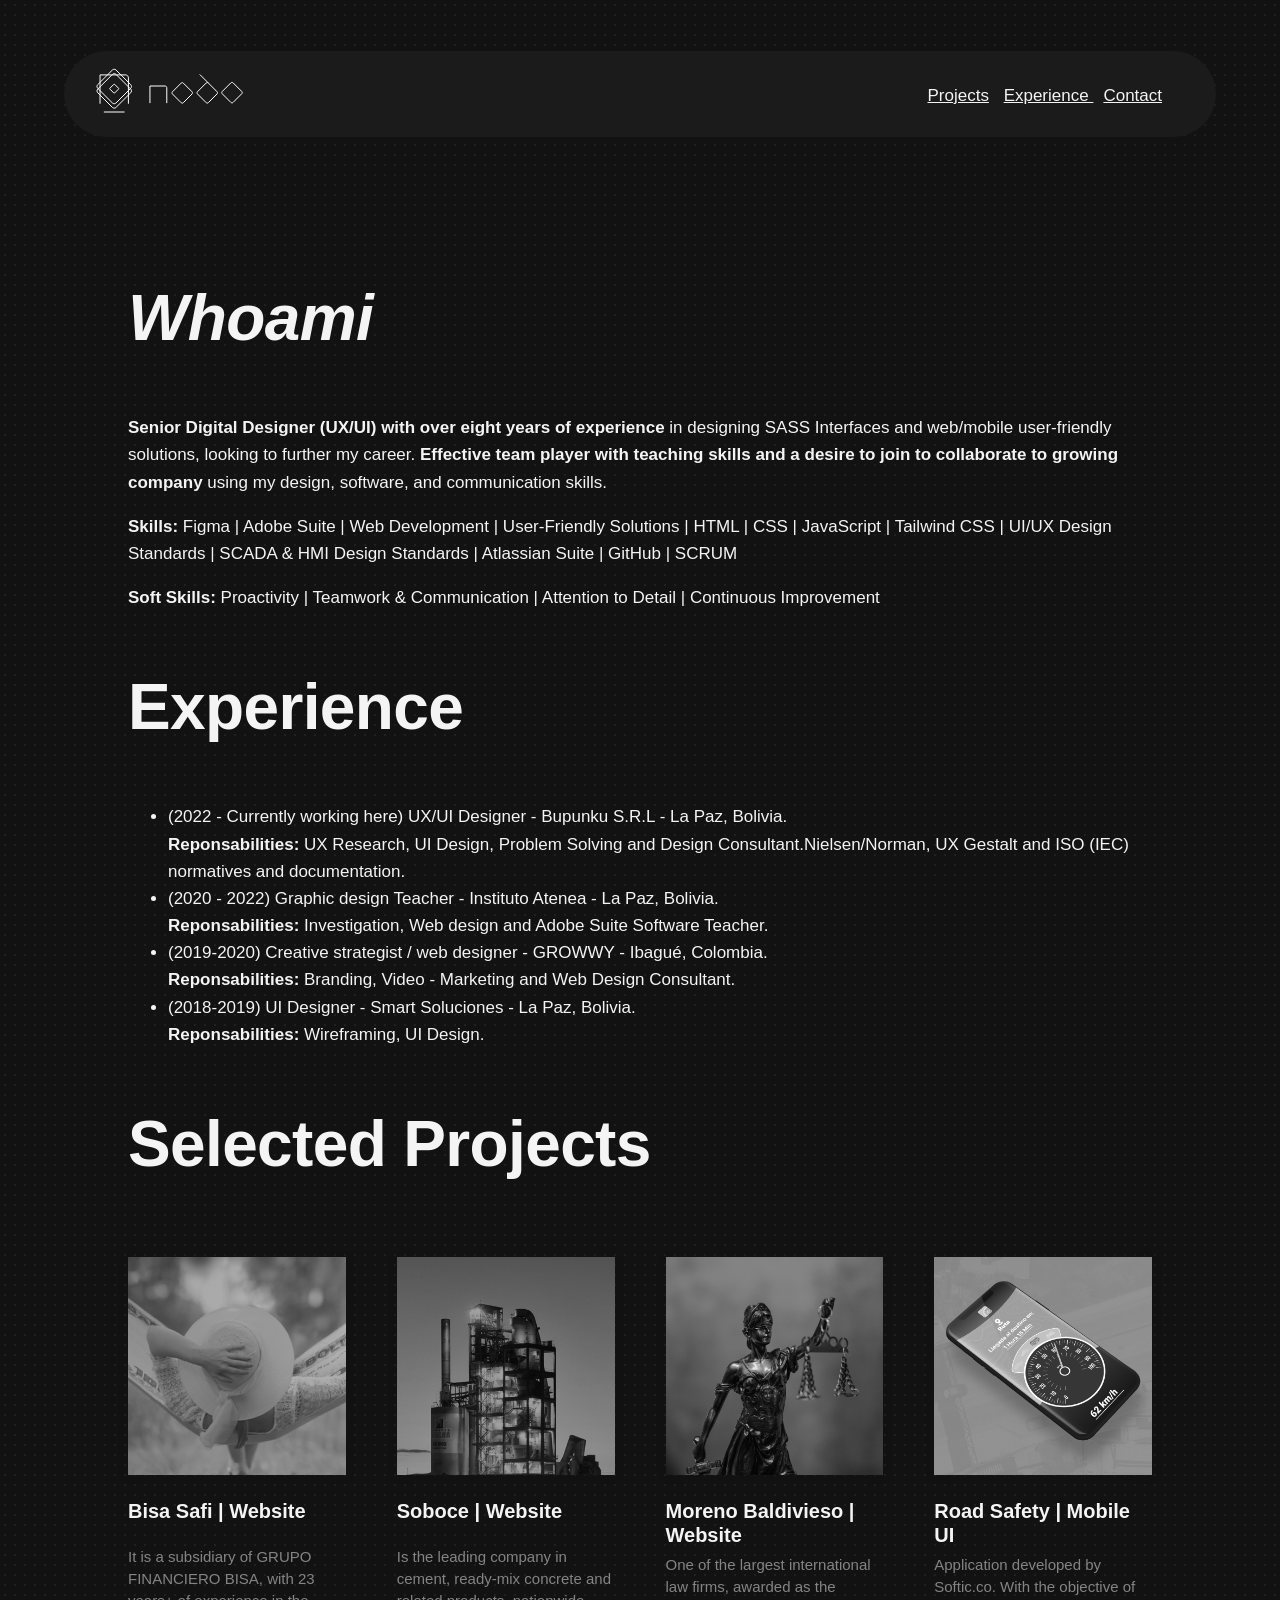
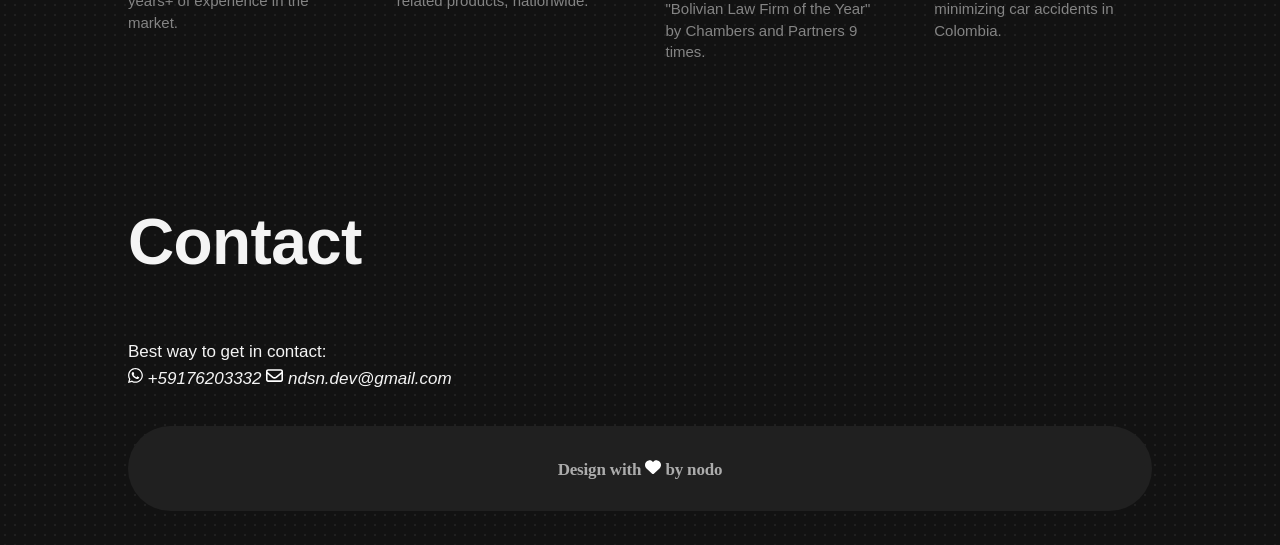
==== index.html @ 5990189e "layout and style finetunning" ====
<!DOCTYPE html>
<html lang="en">
<head>
    <meta charset="UTF-8">
	<title>Daniel Solano / UX & UI Design</title>
	<link rel="icon" type="image/x-icon" href="assets/imgs/favicon_io/favicon.ico">
    <meta name="viewport" content="width=device-width, initial-scale=1.0">
    <link href="https://fonts.googleapis.com/css?family=Barlow:100,200,300,400,400i,700,800,900,900i|Bitter:400,400i,700&display=swap" rel="stylesheet">
	<link rel="stylesheet" href="css/styles.css">

</head>
<body class="page-page-index">

	<article class="page__wrap">

		<header class="header">
			<div class="navigation-container">
				<div class="ds_logo">
					<a href="#"> <!--place here the domain url for the portfolio website-->
						<img src="assets/imgs/svg_dslogo.svg"/>
					</a>
			</div>
			<nav role="navigation" class="navigation-links">
				<div>
					<a href="#portfolio"  class="nav-options">Projects</a>
					<a href="#experience"  class="nav-options">Experience </a>
					<a href="#contactme"  class="nav-options">Contact</a>
				</div>
			</nav>
			</div>
		</header>
		<section class="section">
			<h2><em>Whoami</em></h2>
			<p class="section_intro">
				<strong>Senior Digital Designer (UX/UI) with over eight years of experience </strong>in designing SASS
				Interfaces and web/mobile user-friendly solutions, looking to further my career. <strong>Effective team player 
				with teaching skills and a desire to join to collaborate to growing company</strong> using my design, 
				software, and communication skills.
			</p>
			<p><strong>Skills:</strong> 
				Figma | Adobe Suite | Web Development | User-Friendly Solutions | HTML | CSS | 
				JavaScript | Tailwind CSS | UI/UX Design Standards | SCADA & HMI Design Standards | 
				Atlassian Suite | GitHub | SCRUM</p>
			<p><strong>Soft Skills:</strong> 
				Proactivity | Teamwork & Communication | Attention to Detail | Continuous Improvement </p>	
<div class="section__about">
	<section class="experience" id="experience">
		<h2>Experience</h2>
		<nav>
			<ul>
				<li>(2022 - Currently working here) UX/UI Designer - Bupunku S.R.L - La Paz, Bolivia.</br>
					<strong>Reponsabilities: </strong>UX Research, UI Design, Problem Solving and Design Consultant.Nielsen/Norman, UX Gestalt and ISO (IEC) normatives and documentation.
					</li>
				<li>(2020 - 2022) Graphic design Teacher - Instituto Atenea - La Paz, Bolivia.</br>
					<strong>Reponsabilities: </strong>Investigation, Web design and Adobe Suite Software Teacher.
					</li>
					<li>(2019-2020) Creative strategist / web designer - GROWWY - Ibagué, Colombia.</br>
					<strong>Reponsabilities: </strong>Branding, Video - Marketing and Web Design Consultant.</li>
				<li>(2018-2019) UI Designer - Smart Soluciones - La Paz, Bolivia.</br>
					<strong>Reponsabilities: </strong>Wireframing, UI Design.</li>
			</ul>
		</nav>

	</section>
			
	<section class="section_portfolio" id="portfolio">
		<h2>Selected Projects</h2>
		<div class="portfolio__items">

			<article class="portfolio__item">
				<a href="https://bisasafi.com/" target="_blank" clashh="portfolio__item-link">
					<div class="portfolio__item-preview"><img src="assets/thumbnails/bisa-thumbnail.png"> <!--data_src="project1thumbnail" class="lazy"--></div>
				<h4><span>Bisa Safi | Website</span></h4>
				<p>It is a subsidiary of GRUPO FINANCIERO BISA, with 23 years+ of experience in the market. </p>
				</a>
			</article>

			<article class="portfolio__item">
				<a href="https://soboce.com/" target="_blank" clashh="portfolio__item-link">
					<div class="portfolio__item-preview"><img src="assets/thumbnails/soboce-thumbnail.png"> <!--data_src="project1thumbnail" class="lazy"--></div>
				<h4><span>Soboce | Website</span></h4>
				<p>Is the leading company in cement, ready-mix concrete and related products, nationwide.</p>
				</a>
			</article>

			<article class="portfolio__item">
				<a href="https://www.behance.net/gallery/155647591/Moreno-Baldivieso-Web-Design" target="_blank" clashh="portfolio__item-link">
					<div class="portfolio__item-preview"><img src="assets/thumbnails/emba-thumbnail.png"> <!--data_src="project1thumbnail" class="lazy"--></div>
				<h4><span>Moreno Baldivieso | Website</span></h4>
				<p>One of the largest international law firms, awarded as the "Bolivian Law Firm of the Year" by Chambers and Partners 9 times.</p>
				</a>
			</article>

			<article class="portfolio__item">
				<a href="https://www.behance.net/gallery/174568065/Road-Safety-UI-Mobile-Design" target="_blank" clashh="portfolio__item-link">
					<div class="portfolio__item-preview"><img src="assets/thumbnails/Rsafety-thumbnail.png"> <!--data_src="project1thumbnail" class="lazy"--></div>
				<h4><span>Road Safety | Mobile UI</span></h4>
				<p>Application developed by Softic.co. With the objective of minimizing car accidents in Colombia.</p>
				</a>
			</article>
							
		</div>
	</section>
	<section class="contact-me" id="contact-me">
		<section>
			<h2>Contact</h2>
			<a>Best way to get in contact:</a>
				<address>
					<a><svg xmlns="http://www.w3.org/2000/svg" height="1em" viewBox="0 0 448 512"><!--! Font Awesome Free 6.4.0 by @fontawesome - https://fontawesome.com License - https://fontawesome.com/license (Commercial License) Copyright 2023 Fonticons, Inc. --><style>svg{fill:#ffffff}</style><path d="M380.9 97.1C339 55.1 283.2 32 223.9 32c-122.4 0-222 99.6-222 222 0 39.1 10.2 77.3 29.6 111L0 480l117.7-30.9c32.4 17.7 68.9 27 106.1 27h.1c122.3 0 224.1-99.6 224.1-222 0-59.3-25.2-115-67.1-157zm-157 341.6c-33.2 0-65.7-8.9-94-25.7l-6.7-4-69.8 18.3L72 359.2l-4.4-7c-18.5-29.4-28.2-63.3-28.2-98.2 0-101.7 82.8-184.5 184.6-184.5 49.3 0 95.6 19.2 130.4 54.1 34.8 34.9 56.2 81.2 56.1 130.5 0 101.8-84.9 184.6-186.6 184.6zm101.2-138.2c-5.5-2.8-32.8-16.2-37.9-18-5.1-1.9-8.8-2.8-12.5 2.8-3.7 5.6-14.3 18-17.6 21.8-3.2 3.7-6.5 4.2-12 1.4-32.6-16.3-54-29.1-75.5-66-5.7-9.8 5.7-9.1 16.3-30.3 1.8-3.7.9-6.9-.5-9.7-1.4-2.8-12.5-30.1-17.1-41.2-4.5-10.8-9.1-9.3-12.5-9.5-3.2-.2-6.9-.2-10.6-.2-3.7 0-9.7 1.4-14.8 6.9-5.1 5.6-19.4 19-19.4 46.3 0 27.3 19.9 53.7 22.6 57.4 2.8 3.7 39.1 59.7 94.8 83.8 35.2 15.2 49 16.5 66.6 13.9 10.7-1.6 32.8-13.4 37.4-26.4 4.6-13 4.6-24.1 3.2-26.4-1.3-2.5-5-3.9-10.5-6.6z"/></svg> +59176203332</a>
					<a><svg xmlns="http://www.w3.org/2000/svg" height="1em" viewBox="0 0 512 512"><!--! Font Awesome Free 6.4.0 by @fontawesome - https://fontawesome.com License - https://fontawesome.com/license (Commercial License) Copyright 2023 Fonticons, Inc. --><style>svg{fill:#ffffff}</style><path d="M64 112c-8.8 0-16 7.2-16 16v22.1L220.5 291.7c20.7 17 50.4 17 71.1 0L464 150.1V128c0-8.8-7.2-16-16-16H64zM48 212.2V384c0 8.8 7.2 16 16 16H448c8.8 0 16-7.2 16-16V212.2L322 328.8c-38.4 31.5-93.7 31.5-132 0L48 212.2zM0 128C0 92.7 28.7 64 64 64H448c35.3 0 64 28.7 64 64V384c0 35.3-28.7 64-64 64H64c-35.3 0-64-28.7-64-64V128z"/></svg> ndsn.dev@gmail.com</a>
				</address>
	</section>
</div>
	
		<footer class="footer">
			<h2>Design with <svg xmlns="http://www.w3.org/2000/svg" height="16" width="16" viewBox="0 0 512 512"><!--!Font Awesome Free 6.5.1 by @fontawesome - https://fontawesome.com License - https://fontawesome.com/license/free Copyright 2024 Fonticons, Inc.--><path d="M47.6 300.4L228.3 469.1c7.5 7 17.4 10.9 27.7 10.9s20.2-3.9 27.7-10.9L464.4 300.4c30.4-28.3 47.6-68 47.6-109.5v-5.8c0-69.9-50.5-129.5-119.4-141C347 36.5 300.6 51.4 268 84L256 96 244 84c-32.6-32.6-79-47.5-124.6-39.9C50.5 55.6 0 115.2 0 185.1v5.8c0 41.5 17.2 81.2 47.6 109.5z"/></svg> by nodo</h2>
		</footer>
	
	</article>
	<script src="js/main.js"></script>
</body>
</html>
---- css/styles.css ----
html, body {
  font: 400 14px/1.6 "Futura Bk Bt", sans-serif;
  color: #cfcfcf;
  background-color: #121212;
  margin: 0;
  padding: 0; 
  background-color: #121212; /* Color de fondo del cuerpo */
  background-image: radial-gradient(circle, #202020 1px , transparent 1px);
  background-size: 10px 10px; /* Tamaño de los círculos (ajusta según tus preferencias) */
  background-position: 0 0; /* Posición inicial del patrón */
  display: grid;
  justify-items: center;
  font-family: Roboto, sans-serif;
  color: #f4f4f4;
}

h1, h2, h3, h4, h5, h6 {
  font: 800 120%/1.2 "Futura Bk Bt", sans-serif;
  margin: 1em 0; }

::selection {
  background-color: #FF0064;
  color: white; }

a:link, a:visited {
  color: inherit;
  text-decoration: underline; }

a:hover {
  color: #de5900; }

a:active {
  background-color: #22a6aa;
  color: white;
  text-decoration: none; }

img {
  width: 100%;
  height: auto; }

.icon {
  width: 1em;
  height: 1em;
  vertical-align: -.15em;
  display: inline-block;
  color: inherit;
  fill: currentColor; }

  .header, .section, .footer {
  padding: 1em 7vw; }
  .header h2, .section h2, .footer h2 {
    font-size: 8.2vw;
    letter-spacing: -.01em;
    line-height: 1; }
  .header h3, .section h3, .footer h3 {
    font-size: 1.5em;
    font-weight: 300; }

@media screen and (min-width: 375px) {
  html, body {
    font-size: 15px; } }

@media screen and (min-width: 400px) {
  html, body {
    font-size: 16px; }
  .header, .section, .footer {
    padding: 1.5em 10vw; } }

@media screen and (min-width: 500px) {
  html, body {
    font-size: 17px; }
  .header, .section, .footer {
    padding: 2em 10vw; } }

@media screen and (min-width: 768px) {
  .header h2, .section h2, .footer h2 {
    font-size: 6vw; } }

@media screen and (min-width: 1024px) {
  .header h2, .section h2, .footer h2 {
    font-size: 5vw; } }

@media screen and (min-width: 1400px) {
  html, body {
    font-size: 18px; }
  .header h2, .section h2, .footer h2 {
    font-size: 4.5vw; } }

@media screen and (min-width: 1600px) {
  .header h2, .section h2, .footer h2 {
    font-size: 4vw; } }

@media screen and (min-width: 1800px) {
  .header h2, .section h2, .footer h2 {
    font-size: 3.5vw; } }

@media screen and (min-width: 2000px) {
  html, body {
    font-size: 19px; }
  .header h2, .section h2, .footer h2 {
    font-size: 78px; } }

.header {
  padding: 1.5em 3.5vw; }

.ds_logo {
    
    display: flex;
    justify-content: flex-start;
  }

.navigation-container {
  display: flex;
  max-width: 1240px;
  margin-right: auto;
  margin-left: auto;
  padding: 16px 32px;
  justify-content: space-between;
  align-items: center;
  border-radius: 999px;
  background-color: #1b1b1b;
}

.navigation-links {
  display: flex;
  padding: 15px 12px 12px;
  flex-direction: column;
  justify-content: space-between;
  align-items: flex-end;
}

.nav-options {
  margin-right: 10px;
}

@media screen and (min-width: 400px) {
  .header {
    padding: 1.5em 5vw; } }

@media screen and (min-width: 768px) {
  .header {
    padding-top: 3em;
    padding-bottom: 3em; } }

@keyframes animatedBackground {
  from {
    background-position: 0% 0; }
  to {
    background-position: 100% 0; } }

.intro {
  background-color: #FFEBCA;
  background-image: linear-gradient(135deg, #F8D5FF 0%, #D5F3FF 25%, #D5FFEC 50%, #FFEBCA 75%, #F8D5FF 100%);
  background-size: 1100%;
  animation: animatedBackground 20s infinite alternate;
  min-height: 80vh;
  display: flex;
  flex-direction: column;
  justify-content: center;
  padding: 5% 3.5vw;
  margin: 0 3.5vw;
  box-sizing: border-box; }
  .intro h1, .intro h1 em, .intro h2, .intro .intro__intro {
    transition: color  1s; }
  .intro h1 {
    font-size: 8.2vw;
    margin: 0;
    max-width: 16em;
    mix-blend-mode: color-burn;
    color: #222222;
    line-height: 1.15; }
    .intro h1 em {
      font-style: normal;
      color: rgba(34, 34, 34, 0.7); }
  .intro h2 {
    font-weight: 300;
    font-style: normal;
    text-decoration: none;
    margin: 1.5em 0;
    color: rgba(255, 255, 255, 0.7);
    mix-blend-mode: color-burn;
    text-transform: none;
    font-size: 6vw;
    line-height: 1.15; }
  .intro__intro {
    max-width: 50em;
    color: rgba(255, 255, 255, 0.7);
    font-family: "Futura Bk Bt", serif; }
  .intro:hover h1, .intro:hover h1 em, .intro:hover h2, .intro:hover .intro__intro {
    color: #222222; }

@media screen and (min-width: 400px) {
  .intro {
    padding: 5% 5vw;
    margin: 0 5vw; } }

@media screen and (min-width: 768px) {
  .intro h1 {
    font-size: 6vw; }
  .intro h2 {
    font-size: 5vw; } }

@media screen and (min-width: 1024px) {
  .intro h1 {
    font-size: 5vw; }
  .intro h2 {
    font-size: 4vw; } }

@media screen and (min-width: 1400px) {
  .intro h1 {
    font-size: 4.5vw; }
  .intro h2 {
    font-size: 3.5vw; } }

@media screen and (min-width: 1800px) {
  .intro h1 {
    font-size: 4vw; }
  .intro h2 {
    font-size: 3vw; } }

@media screen and (min-width: 2000px) {
  .intro h1 {
    font-size: 84px; }
  .intro h2 {
    font-size: 60px; } }

.portfolio {
  max-width: 1400px; }
  .portfolio h2 {
    max-width: 8em; }
  .portfolio__intro {
    max-width: 50em; }
  .portfolio__items {
    margin: 1.5em 0; }
  .portfolio__item {
    margin: 2em auto 2.2em 0;
    max-width: 400px;
    font-size: 5vw; }
    .portfolio__item a {
      display: block;
      text-decoration: none; }
      .portfolio__item a:hover {
        background-color: transparent; }
        .portfolio__item a:hover img {
          box-shadow: 0 10px 30px rgba(0, 0, 0, 0.2);
          mix-blend-mode: normal; }
        .portfolio__item a:hover h4, .portfolio__item a:hover p {
          color: #de5900; }
        .portfolio__item a:hover:active h4, .portfolio__item a:hover:active p {
          background-color: #debd00;
          color: white; }
          .portfolio__item a:hover:active h4 span, .portfolio__item a:hover:active p span {
            text-decoration: none; }
    .portfolio__item img {
      display: block;
      box-shadow: 0 2px 10px rgba(0, 0, 0, 0.1);
      box-sizing: border-box;
      transition: box-shadow .5s; }
    .portfolio__item h4 {
      margin: 1.2em 0 0;
      font-size: 1em;
      font-weight: 700; }
    .portfolio__item p {
      line-height: 1.45;
      font-size: 1rem;
      color: #848484;
      margin-top: .5em; }
  .portfolio__prizes {
    border-top: 1px solid #EEEEEE;
    border-bottom: 1px solid #EEEEEE;
    color: #848484; }
    .portfolio__prizes p {
      max-width: 60em;
      color: #848484; }

@media screen and (min-width: 500px) {
  .portfolio__item {
    font-size: 4.5vw; } }

@media screen and (min-width: 640px) {
  .portfolio__items {
    display: grid;
    grid-template-columns: 2fr 2fr;
    grid-column-gap: 6vw;
    justify-items: start; }
  .portfolio__item {
    margin: 1em 0;
    font-size: 3vw; }
    .portfolio__item h4 {
      min-height: 2em; } }

@media screen and (min-width: 768px) {
  .portfolio__items {
    margin-top: 2em;
    grid-template-columns: 2fr 2fr 2fr;
    grid-column-gap: 5vw; }
  .portfolio__item {
    font-size: 1em; }
    .portfolio__item h4 {
      font-size: 20px; }
    .portfolio__item p {
      font-size: 14px; } }

@media screen and (min-width: 1240px) {
  .portfolio__items {
    margin: 3em 0;
    grid-template-columns: 2fr 2fr 2fr 2fr;
    grid-column-gap: 3em; }
  .portfolio__item p {
    font-size: 15px; } }

@media screen and (min-width: 1400px) {
  .portfolio__items {
    grid-column-gap: 4em; }
  .portfolio__item h4 {
    font-size: 22px; } }

@media screen and (min-width: 1600px) {
  .portfolio__item h4 {
    font-size: 24px; } }

@media screen and (min-width: 2000px) {
  .portfolio__item p {
    font-size: 16px; } }

.about {
  max-width: 60em; }
  .about p {
    font-family: "Futura Bk Bt", serif; }

.elsewhere__list {
  list-style: none;
  padding: 0; }
  .elsewhere__list li {
    margin: .25em 0;
    font-weight: 700;
    font-size: 1.2em; }
  .elsewhere__list a span {
    text-decoration: underline; }
  .elsewhere__list a:link, .elsewhere__list a:visited {
    text-decoration: none; }
  .elsewhere__list a:active span {
    text-decoration: none; }
  .elsewhere__list .icon {
    margin-right: .25em; }
  .elsewhere__list .label {
    color: #848484;
    margin: 1em 0;
    font-weight: 400; }

@media screen and (min-width: 960px) {
  .about {
    display: grid;
    grid-column-gap: 4em;
    grid-template-columns: 2fr 2fr; }
    .about section {
      max-width: 28em; } }

.contact-me{
  display: flex;
  margin: auto auto auto auto;
  
}

.footer {
  display: flex;
  border-radius: 999px;
  max-width: 1240px;
  margin-right: auto;
  margin-left: auto;
  padding: 16px 32px;
  justify-content: space-evenly;
  background-color: #202020;
  color: #acacac;
  }
  .footer h2 {
    font-weight: 700;
    font-size: 1em;
    font-family: "Futura Bk Bt", serif;
  }

@media screen and (min-width: 1024px) {
  .footer {
    margin-top: 2em; } }
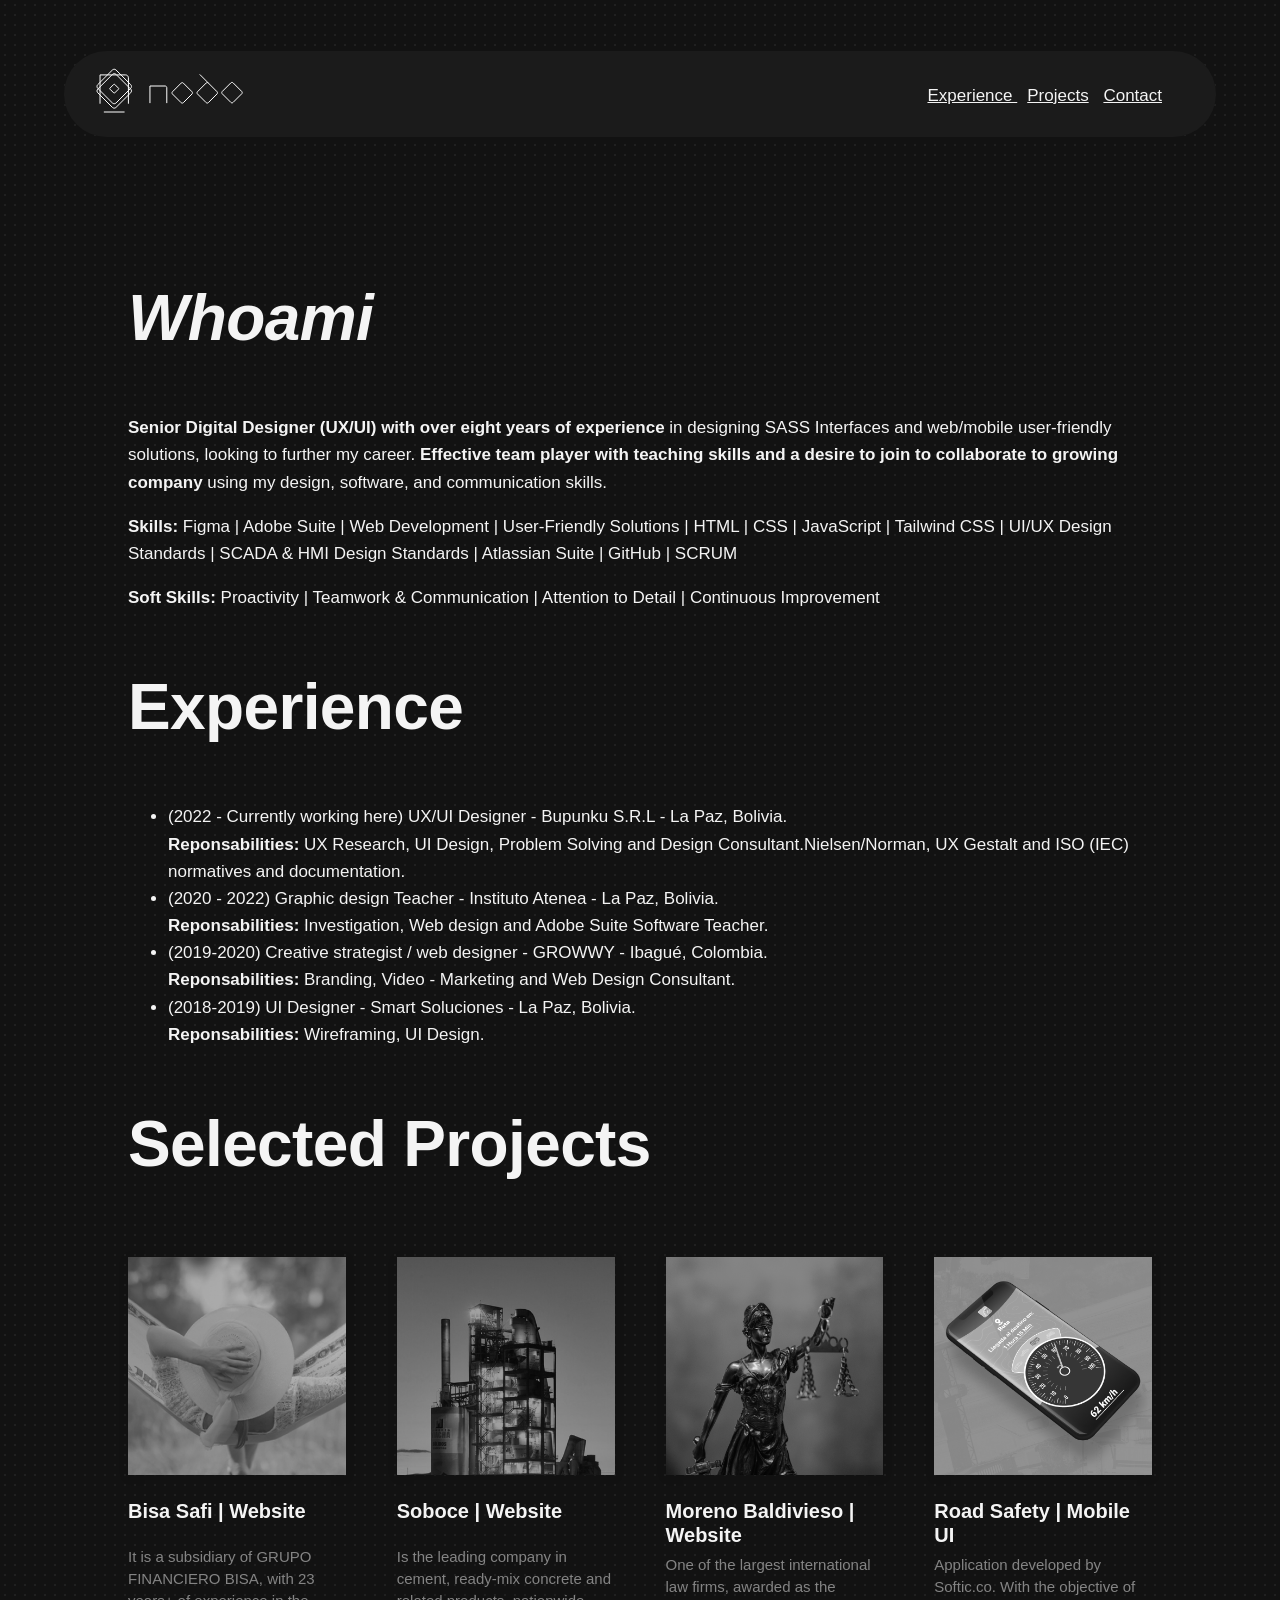
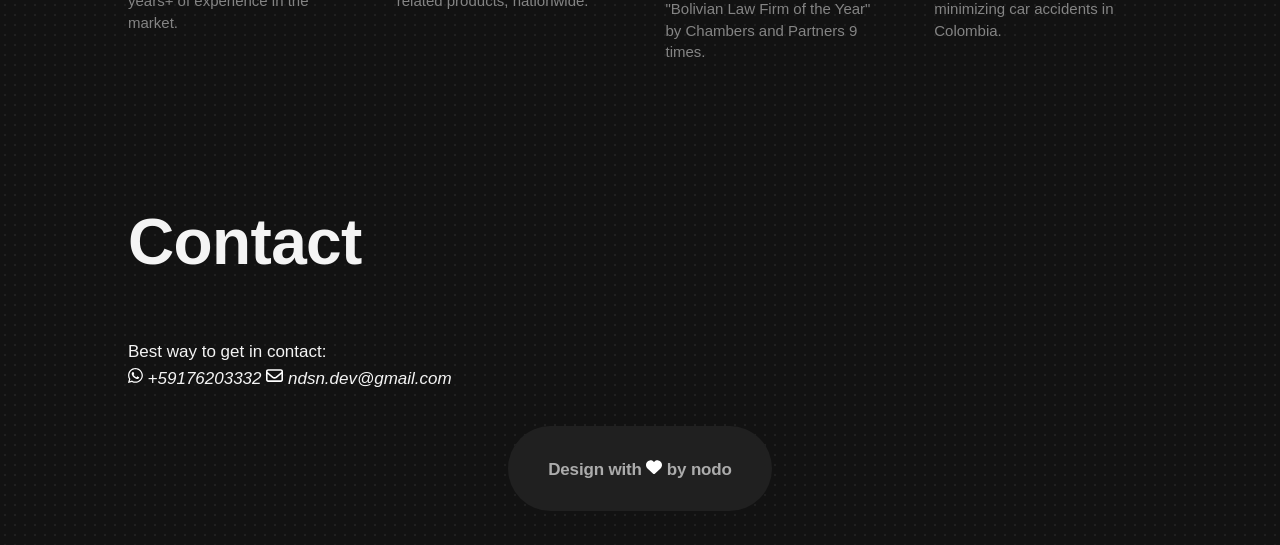
==== commit 50c2c5af: "menu fix" ====
--- a/index.html
+++ b/index.html
@@ -22,8 +22,8 @@
 			</div>
 			<nav role="navigation" class="navigation-links">
 				<div>
+					<a href="#experience"  class="nav-options">Experience </a>
 					<a href="#portfolio"  class="nav-options">Projects</a>
-					<a href="#experience"  class="nav-options">Experience </a>
 					<a href="#contactme"  class="nav-options">Contact</a>
 				</div>
 			</nav>
--- a/css/styles.css
+++ b/css/styles.css
@@ -111,7 +111,7 @@
 
 .navigation-container {
   display: flex;
-  max-width: 1240px;
+  max-width: 1519px;
   margin-right: auto;
   margin-left: auto;
   padding: 16px 32px;
@@ -365,7 +365,7 @@
 .footer {
   display: flex;
   border-radius: 999px;
-  max-width: 1240px;
+  max-width: 200px;
   margin-right: auto;
   margin-left: auto;
   padding: 16px 32px;
@@ -376,7 +376,7 @@
   .footer h2 {
     font-weight: 700;
     font-size: 1em;
-    font-family: "Futura Bk Bt", serif;
+    font-family: "Futura Bk Bt", sans-serif;
   }
 
 @media screen and (min-width: 1024px) {
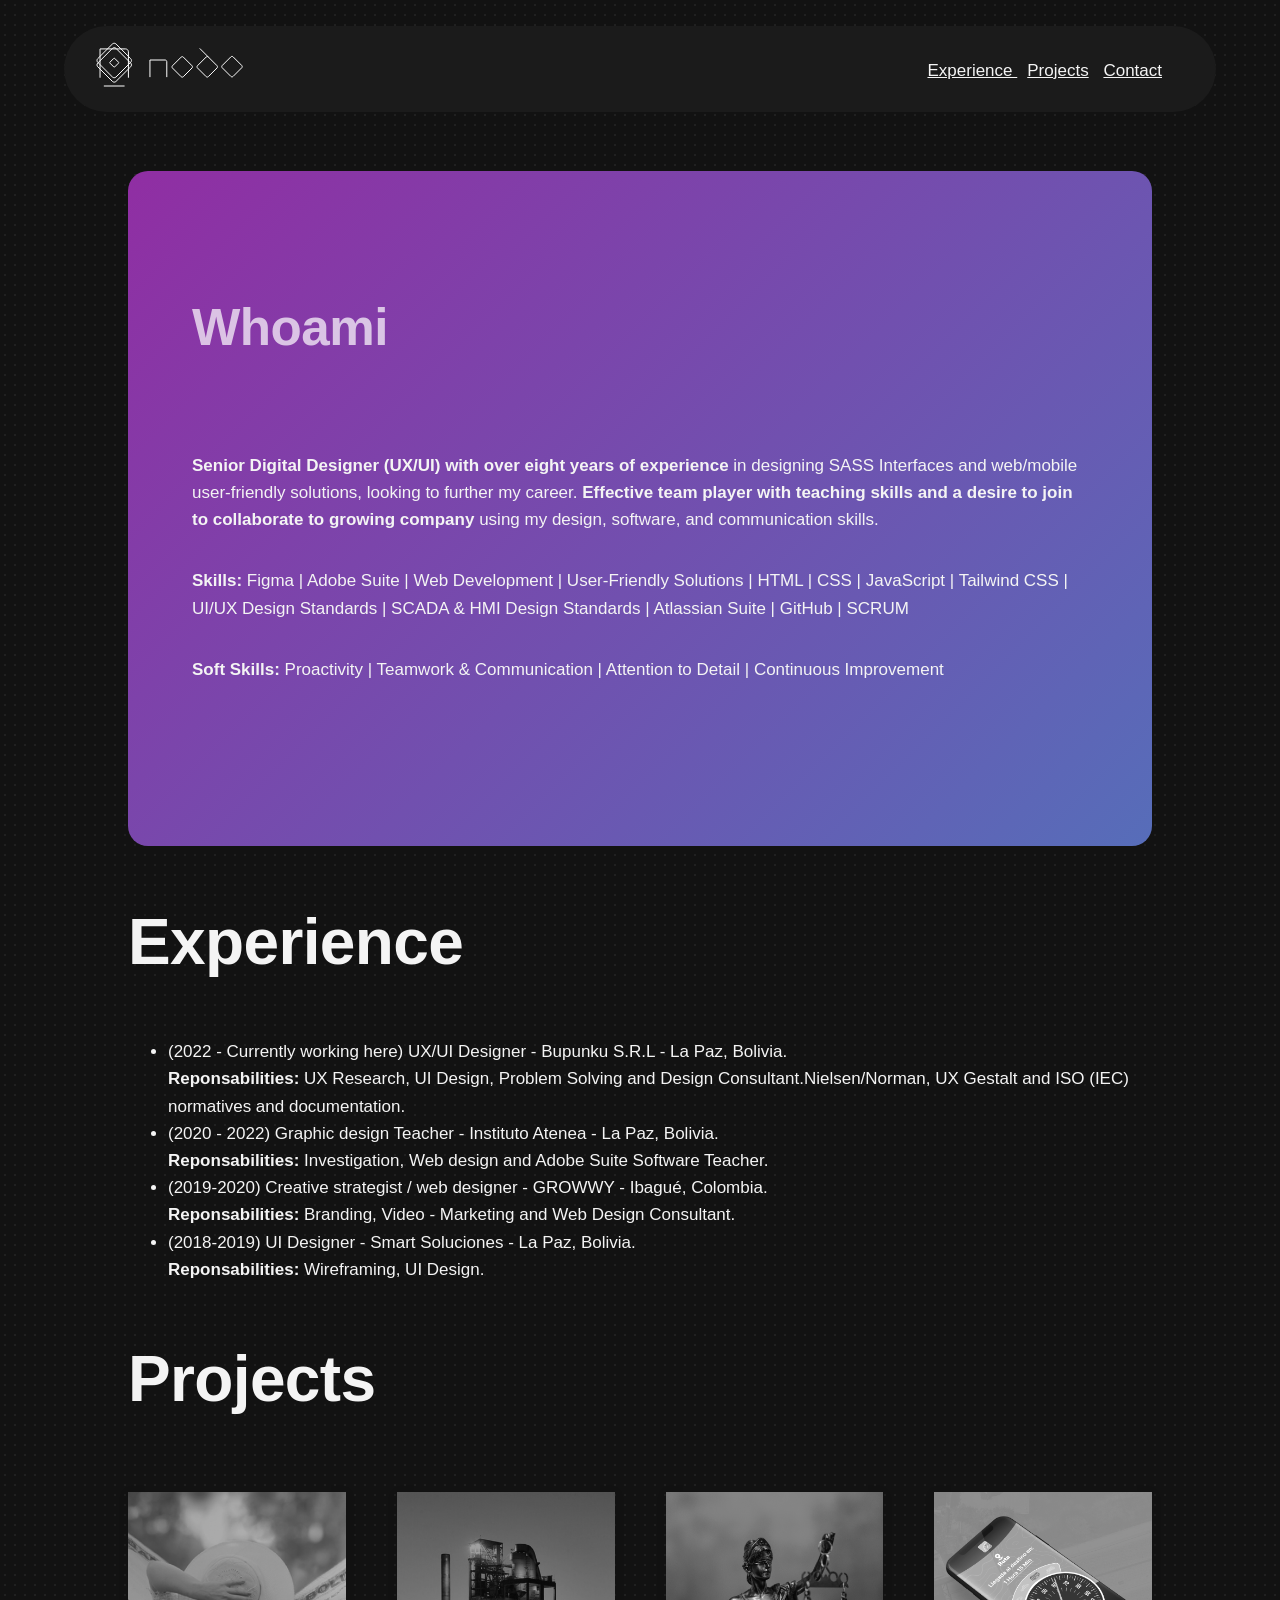
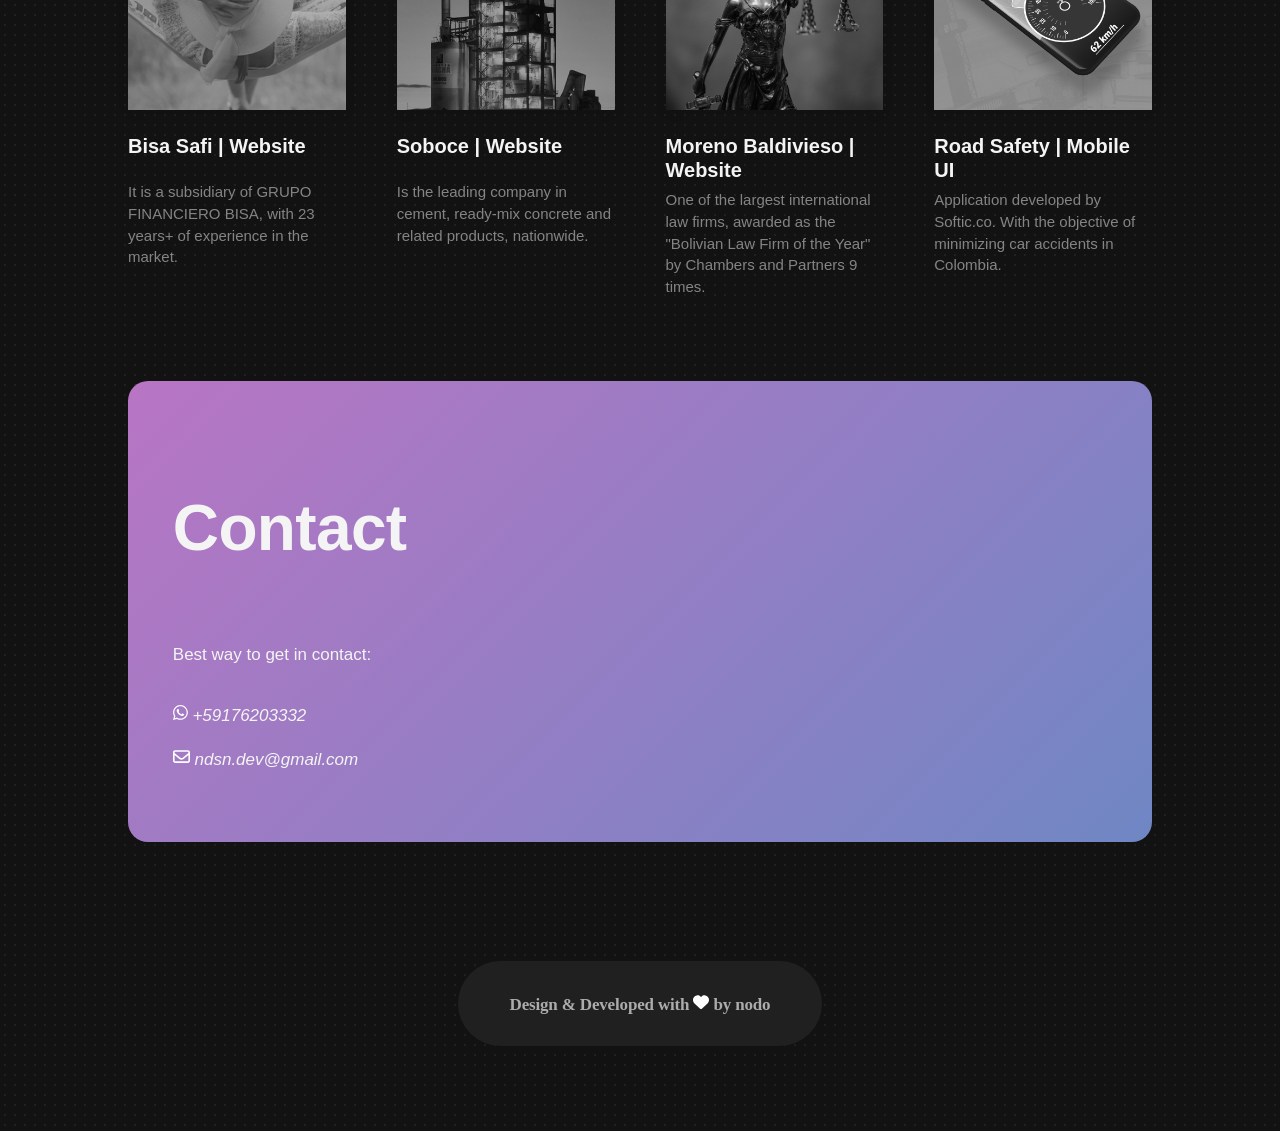
==== commit e4b7b7df: "layout and style update" ====
--- a/index.html
+++ b/index.html
@@ -24,27 +24,30 @@
 				<div>
 					<a href="#experience"  class="nav-options">Experience </a>
 					<a href="#portfolio"  class="nav-options">Projects</a>
-					<a href="#contactme"  class="nav-options">Contact</a>
+					<a href="#contact-me"  class="nav-options">Contact</a>
 				</div>
 			</nav>
 			</div>
 		</header>
-		<section class="section">
-			<h2><em>Whoami</em></h2>
-			<p class="section_intro">
-				<strong>Senior Digital Designer (UX/UI) with over eight years of experience </strong>in designing SASS
-				Interfaces and web/mobile user-friendly solutions, looking to further my career. <strong>Effective team player 
-				with teaching skills and a desire to join to collaborate to growing company</strong> using my design, 
-				software, and communication skills.
-			</p>
-			<p><strong>Skills:</strong> 
-				Figma | Adobe Suite | Web Development | User-Friendly Solutions | HTML | CSS | 
-				JavaScript | Tailwind CSS | UI/UX Design Standards | SCADA & HMI Design Standards | 
-				Atlassian Suite | GitHub | SCRUM</p>
-			<p><strong>Soft Skills:</strong> 
-				Proactivity | Teamwork & Communication | Attention to Detail | Continuous Improvement </p>	
-<div class="section__about">
-	<section class="experience" id="experience">
+	
+<div class="section">
+	<section class="intro">
+		<h2>Whoami</h2>
+		<p>
+			<strong>Senior Digital Designer (UX/UI) with over eight years of experience </strong>in designing SASS
+			Interfaces and web/mobile user-friendly solutions, looking to further my career. <strong>Effective team player 
+			with teaching skills and a desire to join to collaborate to growing company</strong> using my design, 
+			software, and communication skills.
+		</p>
+		<p><strong>Skills:</strong> 
+			Figma | Adobe Suite | Web Development | User-Friendly Solutions | HTML | CSS | 
+			JavaScript | Tailwind CSS | UI/UX Design Standards | SCADA & HMI Design Standards | 
+			Atlassian Suite | GitHub | SCRUM</p>
+		<p><strong>Soft Skills:</strong> 
+			Proactivity | Teamwork & Communication | Attention to Detail | Continuous Improvement </p>
+	</section>
+
+	<section id="experience">
 		<h2>Experience</h2>
 		<nav>
 			<ul>
@@ -63,8 +66,8 @@
 
 	</section>
 			
-	<section class="section_portfolio" id="portfolio">
-		<h2>Selected Projects</h2>
+	<section class="portfolio" id="portfolio">
+		<h2>Projects</h2>
 		<div class="portfolio__items">
 
 			<article class="portfolio__item">
@@ -101,19 +104,20 @@
 							
 		</div>
 	</section>
-	<section class="contact-me" id="contact-me">
-		<section>
+	<section id="contact-me">
+		<section class="intro_contact">
 			<h2>Contact</h2>
-			<a>Best way to get in contact:</a>
+			<p>Best way to get in contact:</p>
 				<address>
-					<a><svg xmlns="http://www.w3.org/2000/svg" height="1em" viewBox="0 0 448 512"><!--! Font Awesome Free 6.4.0 by @fontawesome - https://fontawesome.com License - https://fontawesome.com/license (Commercial License) Copyright 2023 Fonticons, Inc. --><style>svg{fill:#ffffff}</style><path d="M380.9 97.1C339 55.1 283.2 32 223.9 32c-122.4 0-222 99.6-222 222 0 39.1 10.2 77.3 29.6 111L0 480l117.7-30.9c32.4 17.7 68.9 27 106.1 27h.1c122.3 0 224.1-99.6 224.1-222 0-59.3-25.2-115-67.1-157zm-157 341.6c-33.2 0-65.7-8.9-94-25.7l-6.7-4-69.8 18.3L72 359.2l-4.4-7c-18.5-29.4-28.2-63.3-28.2-98.2 0-101.7 82.8-184.5 184.6-184.5 49.3 0 95.6 19.2 130.4 54.1 34.8 34.9 56.2 81.2 56.1 130.5 0 101.8-84.9 184.6-186.6 184.6zm101.2-138.2c-5.5-2.8-32.8-16.2-37.9-18-5.1-1.9-8.8-2.8-12.5 2.8-3.7 5.6-14.3 18-17.6 21.8-3.2 3.7-6.5 4.2-12 1.4-32.6-16.3-54-29.1-75.5-66-5.7-9.8 5.7-9.1 16.3-30.3 1.8-3.7.9-6.9-.5-9.7-1.4-2.8-12.5-30.1-17.1-41.2-4.5-10.8-9.1-9.3-12.5-9.5-3.2-.2-6.9-.2-10.6-.2-3.7 0-9.7 1.4-14.8 6.9-5.1 5.6-19.4 19-19.4 46.3 0 27.3 19.9 53.7 22.6 57.4 2.8 3.7 39.1 59.7 94.8 83.8 35.2 15.2 49 16.5 66.6 13.9 10.7-1.6 32.8-13.4 37.4-26.4 4.6-13 4.6-24.1 3.2-26.4-1.3-2.5-5-3.9-10.5-6.6z"/></svg> +59176203332</a>
-					<a><svg xmlns="http://www.w3.org/2000/svg" height="1em" viewBox="0 0 512 512"><!--! Font Awesome Free 6.4.0 by @fontawesome - https://fontawesome.com License - https://fontawesome.com/license (Commercial License) Copyright 2023 Fonticons, Inc. --><style>svg{fill:#ffffff}</style><path d="M64 112c-8.8 0-16 7.2-16 16v22.1L220.5 291.7c20.7 17 50.4 17 71.1 0L464 150.1V128c0-8.8-7.2-16-16-16H64zM48 212.2V384c0 8.8 7.2 16 16 16H448c8.8 0 16-7.2 16-16V212.2L322 328.8c-38.4 31.5-93.7 31.5-132 0L48 212.2zM0 128C0 92.7 28.7 64 64 64H448c35.3 0 64 28.7 64 64V384c0 35.3-28.7 64-64 64H64c-35.3 0-64-28.7-64-64V128z"/></svg> ndsn.dev@gmail.com</a>
+					<p><svg xmlns="http://www.w3.org/2000/svg" height="1em" viewBox="0 0 448 512"><!--! Font Awesome Free 6.4.0 by @fontawesome - https://fontawesome.com License - https://fontawesome.com/license (Commercial License) Copyright 2023 Fonticons, Inc. --><style>svg{fill:white}</style><path d="M380.9 97.1C339 55.1 283.2 32 223.9 32c-122.4 0-222 99.6-222 222 0 39.1 10.2 77.3 29.6 111L0 480l117.7-30.9c32.4 17.7 68.9 27 106.1 27h.1c122.3 0 224.1-99.6 224.1-222 0-59.3-25.2-115-67.1-157zm-157 341.6c-33.2 0-65.7-8.9-94-25.7l-6.7-4-69.8 18.3L72 359.2l-4.4-7c-18.5-29.4-28.2-63.3-28.2-98.2 0-101.7 82.8-184.5 184.6-184.5 49.3 0 95.6 19.2 130.4 54.1 34.8 34.9 56.2 81.2 56.1 130.5 0 101.8-84.9 184.6-186.6 184.6zm101.2-138.2c-5.5-2.8-32.8-16.2-37.9-18-5.1-1.9-8.8-2.8-12.5 2.8-3.7 5.6-14.3 18-17.6 21.8-3.2 3.7-6.5 4.2-12 1.4-32.6-16.3-54-29.1-75.5-66-5.7-9.8 5.7-9.1 16.3-30.3 1.8-3.7.9-6.9-.5-9.7-1.4-2.8-12.5-30.1-17.1-41.2-4.5-10.8-9.1-9.3-12.5-9.5-3.2-.2-6.9-.2-10.6-.2-3.7 0-9.7 1.4-14.8 6.9-5.1 5.6-19.4 19-19.4 46.3 0 27.3 19.9 53.7 22.6 57.4 2.8 3.7 39.1 59.7 94.8 83.8 35.2 15.2 49 16.5 66.6 13.9 10.7-1.6 32.8-13.4 37.4-26.4 4.6-13 4.6-24.1 3.2-26.4-1.3-2.5-5-3.9-10.5-6.6z"/></svg> +59176203332</p>
+					<p><svg xmlns="http://www.w3.org/2000/svg" height="1em" viewBox="0 0 512 512"><!--! Font Awesome Free 6.4.0 by @fontawesome - https://fontawesome.com License - https://fontawesome.com/license (Commercial License) Copyright 2023 Fonticons, Inc. --><style>svg{fill:white}</style><path d="M64 112c-8.8 0-16 7.2-16 16v22.1L220.5 291.7c20.7 17 50.4 17 71.1 0L464 150.1V128c0-8.8-7.2-16-16-16H64zM48 212.2V384c0 8.8 7.2 16 16 16H448c8.8 0 16-7.2 16-16V212.2L322 328.8c-38.4 31.5-93.7 31.5-132 0L48 212.2zM0 128C0 92.7 28.7 64 64 64H448c35.3 0 64 28.7 64 64V384c0 35.3-28.7 64-64 64H64c-35.3 0-64-28.7-64-64V128z"/></svg> ndsn.dev@gmail.com</p>
 				</address>
+		</section>
 	</section>
 </div>
 	
 		<footer class="footer">
-			<h2>Design with <svg xmlns="http://www.w3.org/2000/svg" height="16" width="16" viewBox="0 0 512 512"><!--!Font Awesome Free 6.5.1 by @fontawesome - https://fontawesome.com License - https://fontawesome.com/license/free Copyright 2024 Fonticons, Inc.--><path d="M47.6 300.4L228.3 469.1c7.5 7 17.4 10.9 27.7 10.9s20.2-3.9 27.7-10.9L464.4 300.4c30.4-28.3 47.6-68 47.6-109.5v-5.8c0-69.9-50.5-129.5-119.4-141C347 36.5 300.6 51.4 268 84L256 96 244 84c-32.6-32.6-79-47.5-124.6-39.9C50.5 55.6 0 115.2 0 185.1v5.8c0 41.5 17.2 81.2 47.6 109.5z"/></svg> by nodo</h2>
+			<h2>Design & Developed with <svg xmlns="http://www.w3.org/2000/svg" height="16" width="16" viewBox="0 0 512 512"><!--!Font Awesome Free 6.5.1 by @fontawesome - https://fontawesome.com License - https://fontawesome.com/license/free Copyright 2024 Fonticons, Inc.--><path d="M47.6 300.4L228.3 469.1c7.5 7 17.4 10.9 27.7 10.9s20.2-3.9 27.7-10.9L464.4 300.4c30.4-28.3 47.6-68 47.6-109.5v-5.8c0-69.9-50.5-129.5-119.4-141C347 36.5 300.6 51.4 268 84L256 96 244 84c-32.6-32.6-79-47.5-124.6-39.9C50.5 55.6 0 115.2 0 185.1v5.8c0 41.5 17.2 81.2 47.6 109.5z"/></svg> by nodo</h2>
 		</footer>
 	
 	</article>
--- a/css/styles.css
+++ b/css/styles.css
@@ -137,10 +137,10 @@
   .header {
     padding: 1.5em 5vw; } }
 
-@media screen and (min-width: 768px) {
+/* @media screen and (min-width: 768px) {
   .header {
     padding-top: 3em;
-    padding-bottom: 3em; } }
+    padding-bottom: 3em; } } */
 
 @keyframes animatedBackground {
   from {
@@ -149,36 +149,55 @@
     background-position: 100% 0; } }
 
 .intro {
-  background-color: #FFEBCA;
-  background-image: linear-gradient(135deg, #F8D5FF 0%, #D5F3FF 25%, #D5FFEC 50%, #FFEBCA 75%, #F8D5FF 100%);
+  background-color: #f8e3e3;
+  background-image: linear-gradient(135deg, #902ea3 0%, #2b9dca 25%, #36a875 50%, #bd8834 75%, #a539bb 100%);
   background-size: 1100%;
   animation: animatedBackground 20s infinite alternate;
-  min-height: 80vh;
+  min-height: 75vh;
   display: flex;
   flex-direction: column;
-  justify-content: center;
+  justify-content: flex-start;
   padding: 5% 3.5vw;
   margin: 0 3.5vw;
+  border-radius: 20px;
   box-sizing: border-box; }
-  .intro h1, .intro h1 em, .intro h2, .intro .intro__intro {
+.intro_contact {
+  background-color: #f8e3e3;
+  background-image: linear-gradient(135deg, #b875c4 0%, #2998c4 25%, #319e6d 50%, #be8322 75%, #ac24c7 100%);
+  background-size: 1100%;
+  animation: animatedBackground 20s infinite alternate;
+  display: flex;
+  flex-direction: column;
+  justify-content: flex-start;
+  padding: 5% 3.5vw;
+  /* margin: 0 3.5vw; */
+  border-radius: 20px;
+  box-sizing: border-box; }
+  
+  .intro h1, .intro h1 em, .intro h2, .intro .intro__intro .intro_contact h1{
     transition: color  1s; }
   .intro h1 {
     font-size: 8.2vw;
     margin: 0;
     max-width: 16em;
     mix-blend-mode: color-burn;
-    color: #222222;
+    color: #ffffff;
     line-height: 1.15; }
     .intro h1 em {
       font-style: normal;
-      color: rgba(34, 34, 34, 0.7); }
-  .intro h2 {
-    font-weight: 300;
+      color: rgba(255, 255, 255, 0.7); }
+  .intro_contact h1 {
+    font-size: 8.2vw;
+    margin: 0;
+    max-width: 16em;
+    color: #ffffff;
+    line-height: 1.15; }
+  .intro h2 {
+    font-weight: 700;
     font-style: normal;
     text-decoration: none;
     margin: 1.5em 0;
     color: rgba(255, 255, 255, 0.7);
-    mix-blend-mode: color-burn;
     text-transform: none;
     font-size: 6vw;
     line-height: 1.15; }
@@ -186,13 +205,13 @@
     max-width: 50em;
     color: rgba(255, 255, 255, 0.7);
     font-family: "Futura Bk Bt", serif; }
-  .intro:hover h1, .intro:hover h1 em, .intro:hover h2, .intro:hover .intro__intro {
-    color: #222222; }
+  /* .intro:hover h1, .intro:hover h1 em, .intro:hover h2, .intro:hover .intro__intro .intro_contact:hover h2{
+    color: #222222; } */
 
 @media screen and (min-width: 400px) {
   .intro {
     padding: 5% 5vw;
-    margin: 0 5vw; } }
+    margin: 0 auto; } }
 
 @media screen and (min-width: 768px) {
   .intro h1 {
@@ -365,7 +384,7 @@
 .footer {
   display: flex;
   border-radius: 999px;
-  max-width: 200px;
+  max-width: 300px;
   margin-right: auto;
   margin-left: auto;
   padding: 16px 32px;
@@ -376,9 +395,15 @@
   .footer h2 {
     font-weight: 700;
     font-size: 1em;
-    font-family: "Futura Bk Bt", sans-serif;
+    font-family: "Futura Bk Bt", serif;
   }
+
+@media screen and (min-width: 500px) {
+  .footer {
+    margin-top: 2em;
+    margin-bottom: 2em; } }
 
 @media screen and (min-width: 1024px) {
   .footer {
-    margin-top: 2em; } }+    margin-top: 5em;
+    margin-bottom: 5em; } }
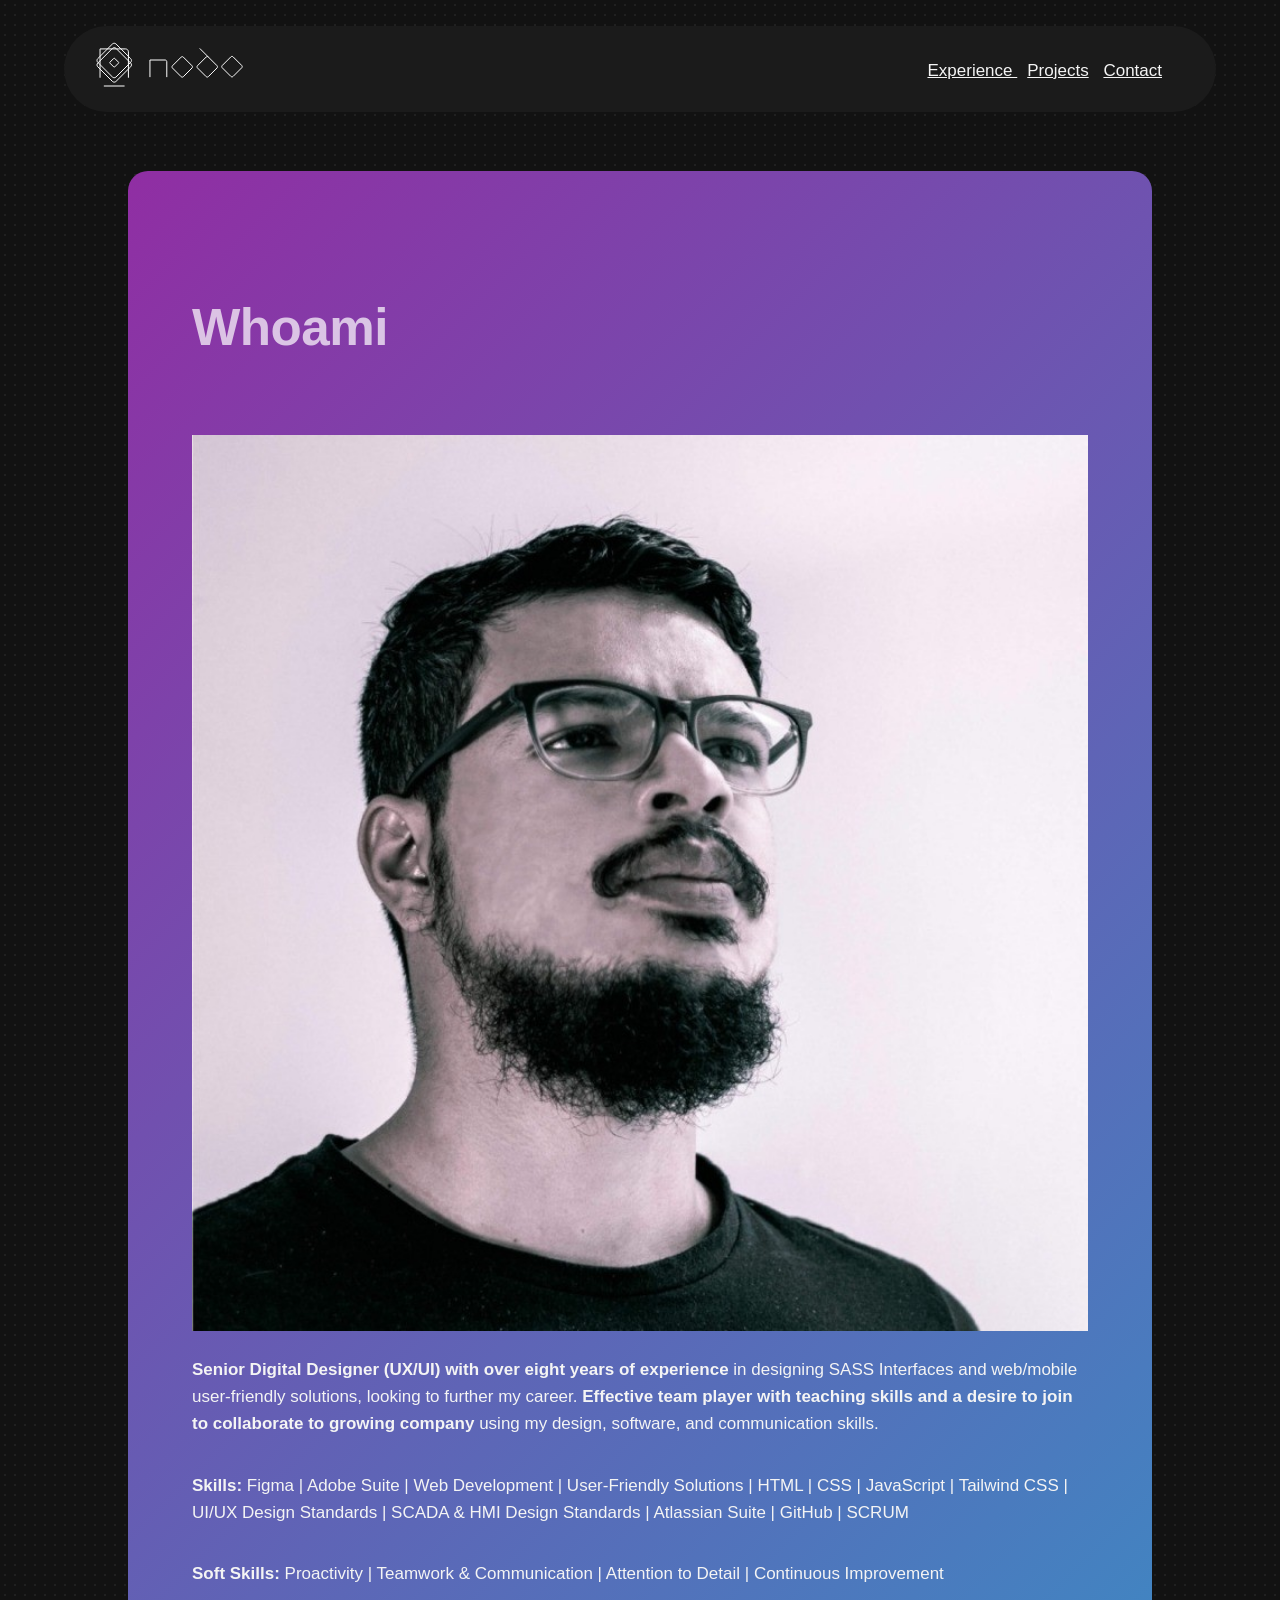
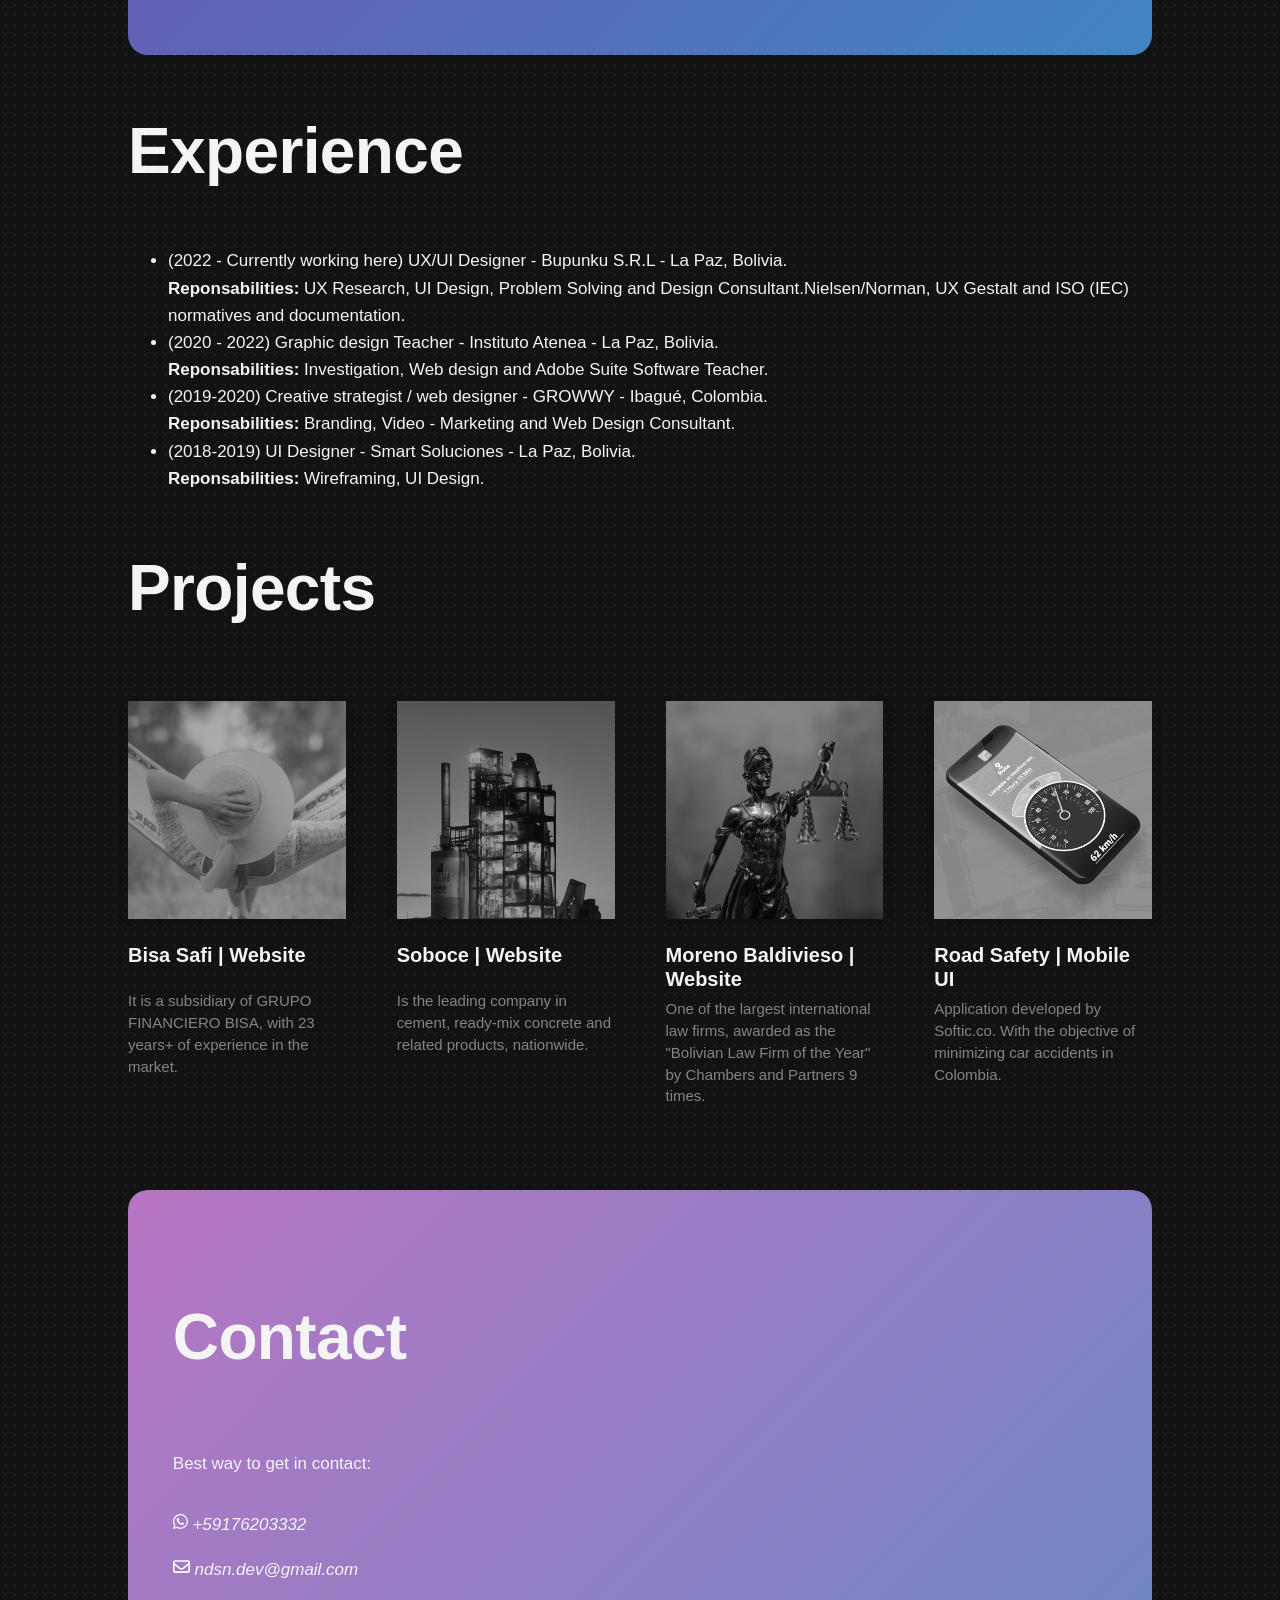
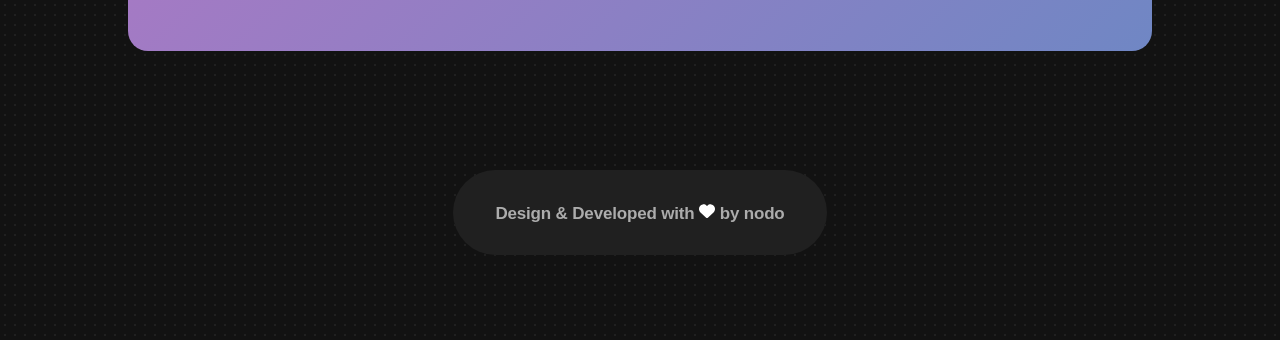
==== commit 6644abb2: "intro_profileimg" ====
--- a/index.html
+++ b/index.html
@@ -33,6 +33,7 @@
 <div class="section">
 	<section class="intro">
 		<h2>Whoami</h2>
+		<div class="profileimg"><img src="assets/thumbnails/rs.png"></div>
 		<p>
 			<strong>Senior Digital Designer (UX/UI) with over eight years of experience </strong>in designing SASS
 			Interfaces and web/mobile user-friendly solutions, looking to further my career. <strong>Effective team player 
--- a/css/styles.css
+++ b/css/styles.css
@@ -45,7 +45,11 @@
   display: inline-block;
   color: inherit;
   fill: currentColor; }
-
+.profileimg {
+  width: 100%;
+  height: auto;
+  border-radius: 100;
+ }
   .header, .section, .footer {
   padding: 1em 7vw; }
   .header h2, .section h2, .footer h2 {
@@ -204,7 +208,7 @@
   .intro__intro {
     max-width: 50em;
     color: rgba(255, 255, 255, 0.7);
-    font-family: "Futura Bk Bt", serif; }
+    font-family: "Futura Bk Bt", sans-serif; }
   /* .intro:hover h1, .intro:hover h1 em, .intro:hover h2, .intro:hover .intro__intro .intro_contact:hover h2{
     color: #222222; } */
 
@@ -345,7 +349,7 @@
 .about {
   max-width: 60em; }
   .about p {
-    font-family: "Futura Bk Bt", serif; }
+    font-family: "Futura Bk Bt", sans-serif; }
 
 .elsewhere__list {
   list-style: none;
@@ -384,7 +388,7 @@
 .footer {
   display: flex;
   border-radius: 999px;
-  max-width: 300px;
+  max-width: 310px;
   margin-right: auto;
   margin-left: auto;
   padding: 16px 32px;
@@ -395,7 +399,7 @@
   .footer h2 {
     font-weight: 700;
     font-size: 1em;
-    font-family: "Futura Bk Bt", serif;
+    font-family: "Futura Bk Bt", sans-serif;
   }
 
 @media screen and (min-width: 500px) {
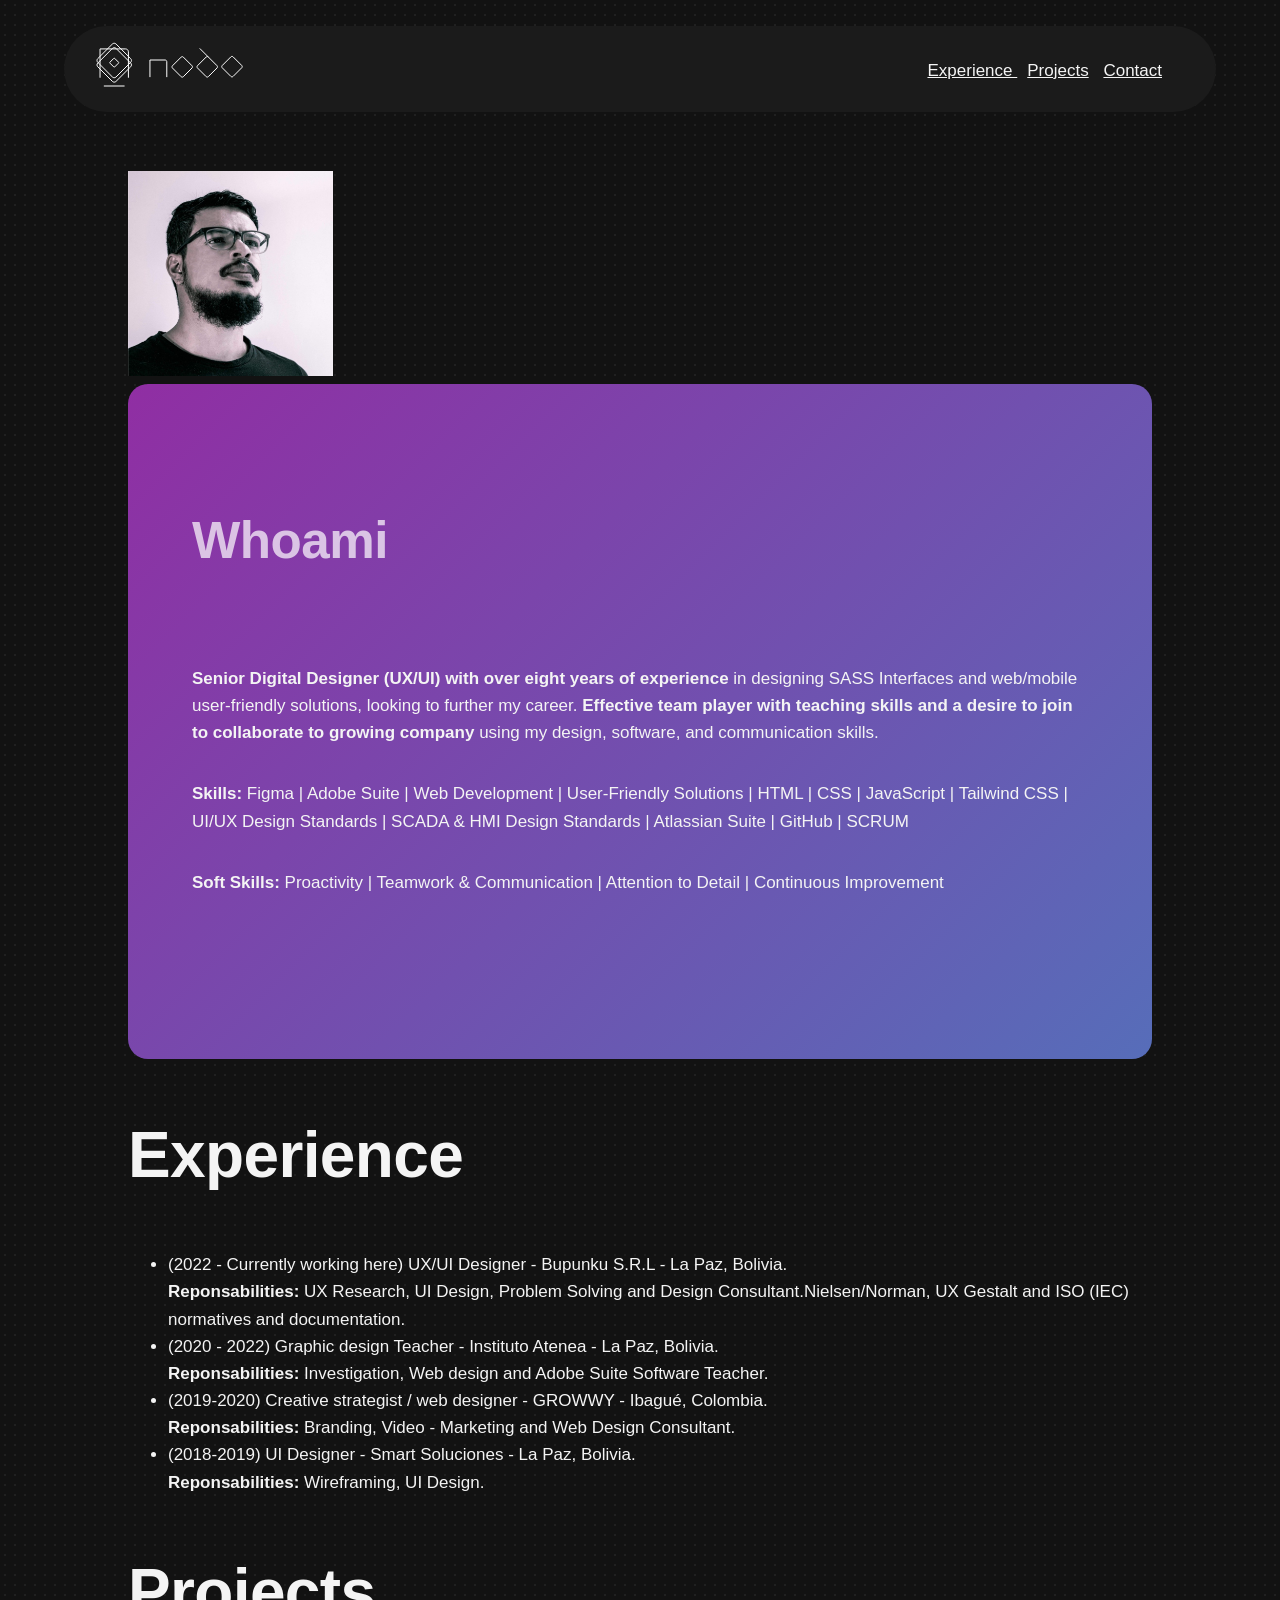
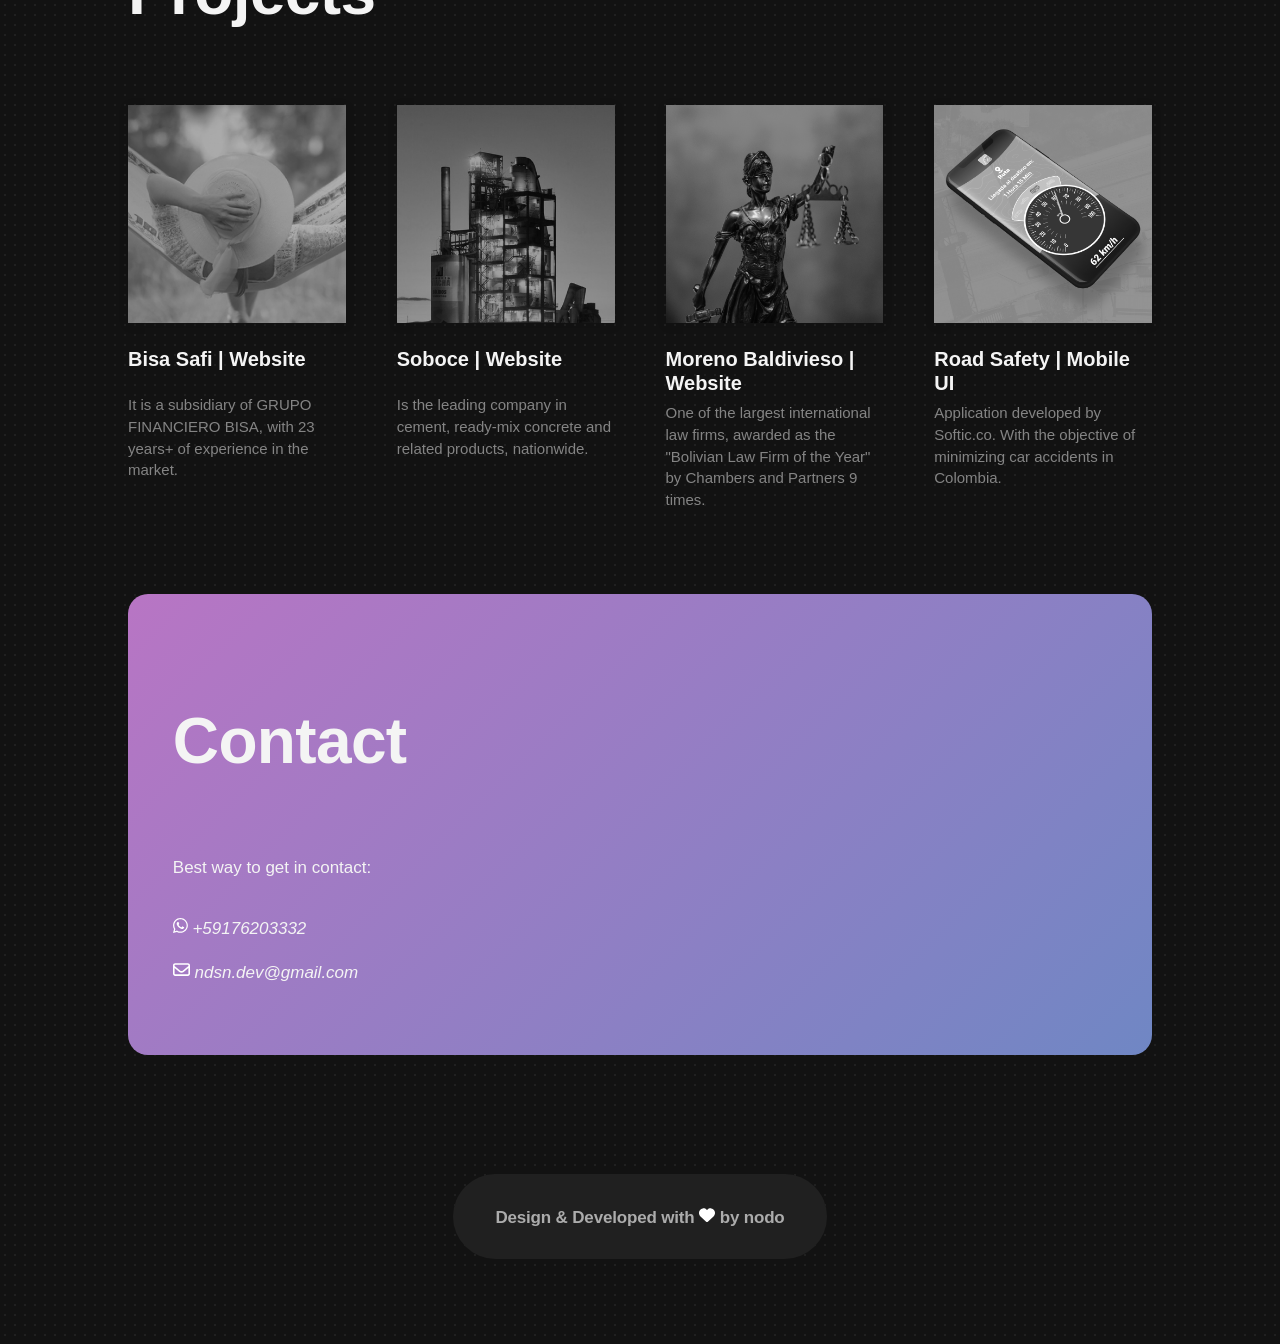
==== commit 155ed8f2: "structure_changes_to_profileimg" ====
--- a/index.html
+++ b/index.html
@@ -31,9 +31,9 @@
 		</header>
 	
 <div class="section">
+	<div class="profileimg"><img src="assets/thumbnails/rs.png"></div>
 	<section class="intro">
 		<h2>Whoami</h2>
-		<div class="profileimg"><img src="assets/thumbnails/rs.png"></div>
 		<p>
 			<strong>Senior Digital Designer (UX/UI) with over eight years of experience </strong>in designing SASS
 			Interfaces and web/mobile user-friendly solutions, looking to further my career. <strong>Effective team player 
--- a/css/styles.css
+++ b/css/styles.css
@@ -46,9 +46,10 @@
   color: inherit;
   fill: currentColor; }
 .profileimg {
-  width: 100%;
+  width: 20%;
   height: auto;
-  border-radius: 100;
+  border-radius: 100%;
+  align-self: center;
  }
   .header, .section, .footer {
   padding: 1em 7vw; }
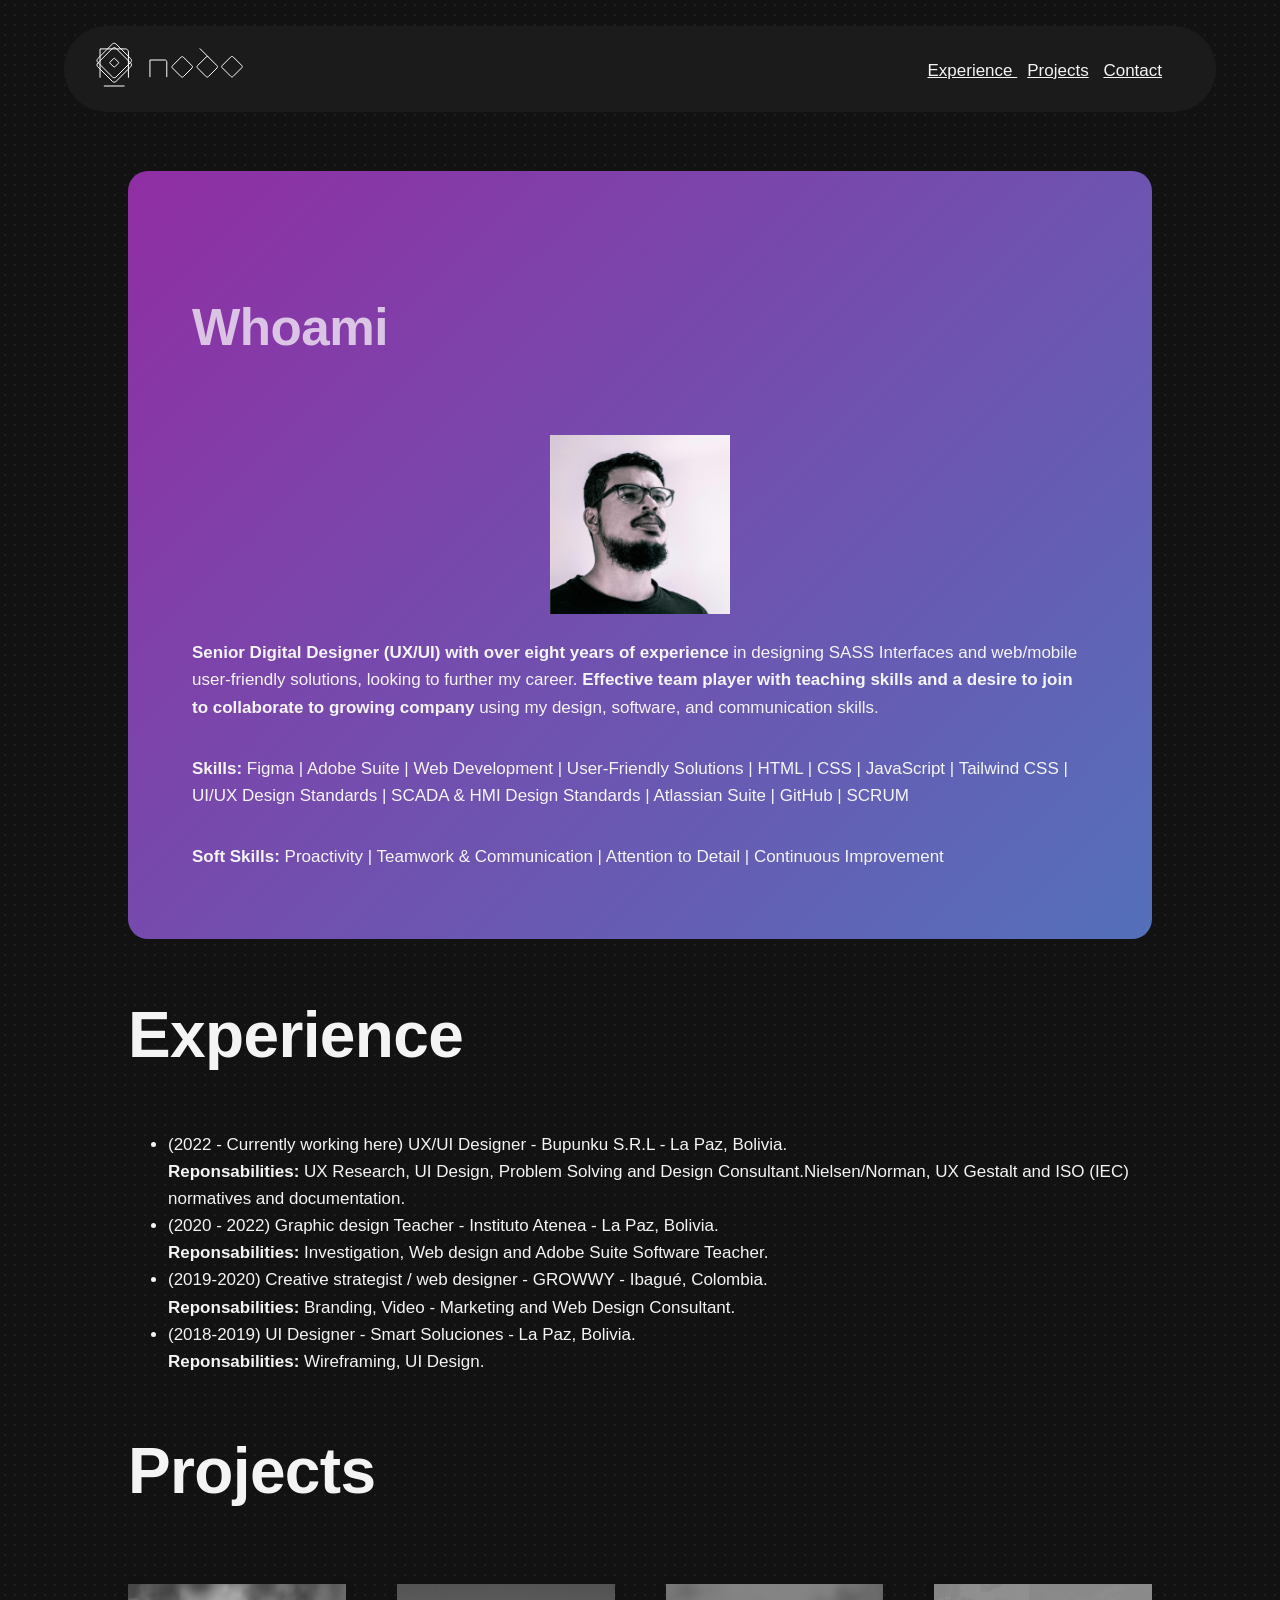
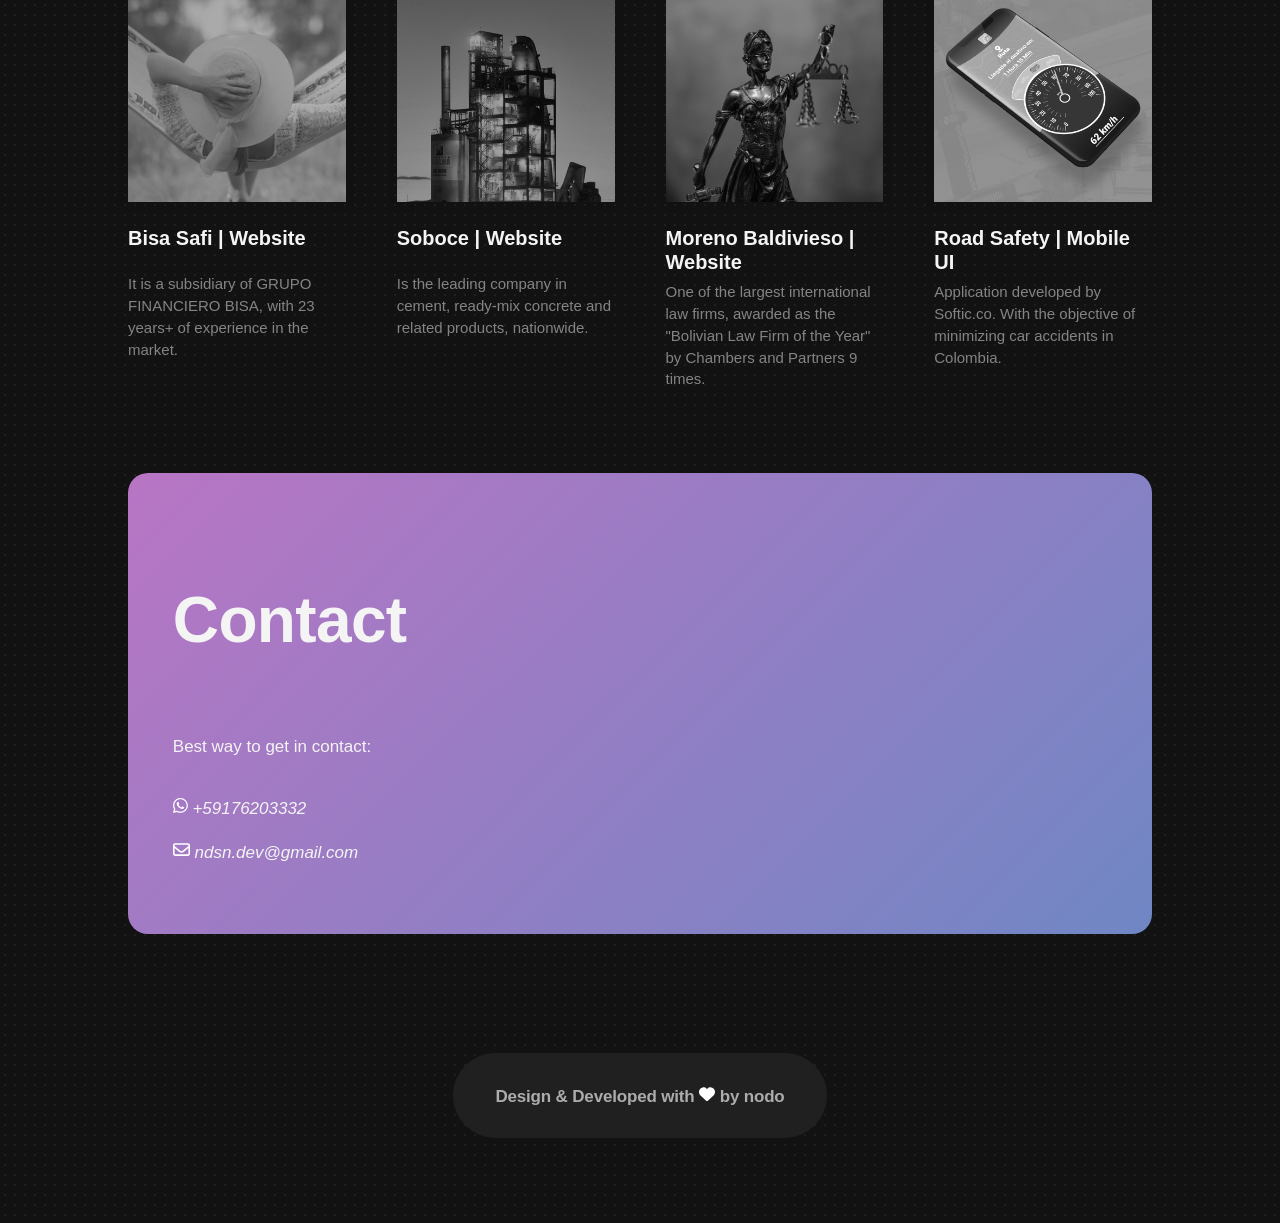
==== commit cf520042: "revert_structure_changes_profileimg" ====
--- a/index.html
+++ b/index.html
@@ -31,9 +31,9 @@
 		</header>
 	
 <div class="section">
-	<div class="profileimg"><img src="assets/thumbnails/rs.png"></div>
 	<section class="intro">
 		<h2>Whoami</h2>
+		<div class="profileimg"><img src="assets/thumbnails/rs.png"></div>
 		<p>
 			<strong>Senior Digital Designer (UX/UI) with over eight years of experience </strong>in designing SASS
 			Interfaces and web/mobile user-friendly solutions, looking to further my career. <strong>Effective team player 
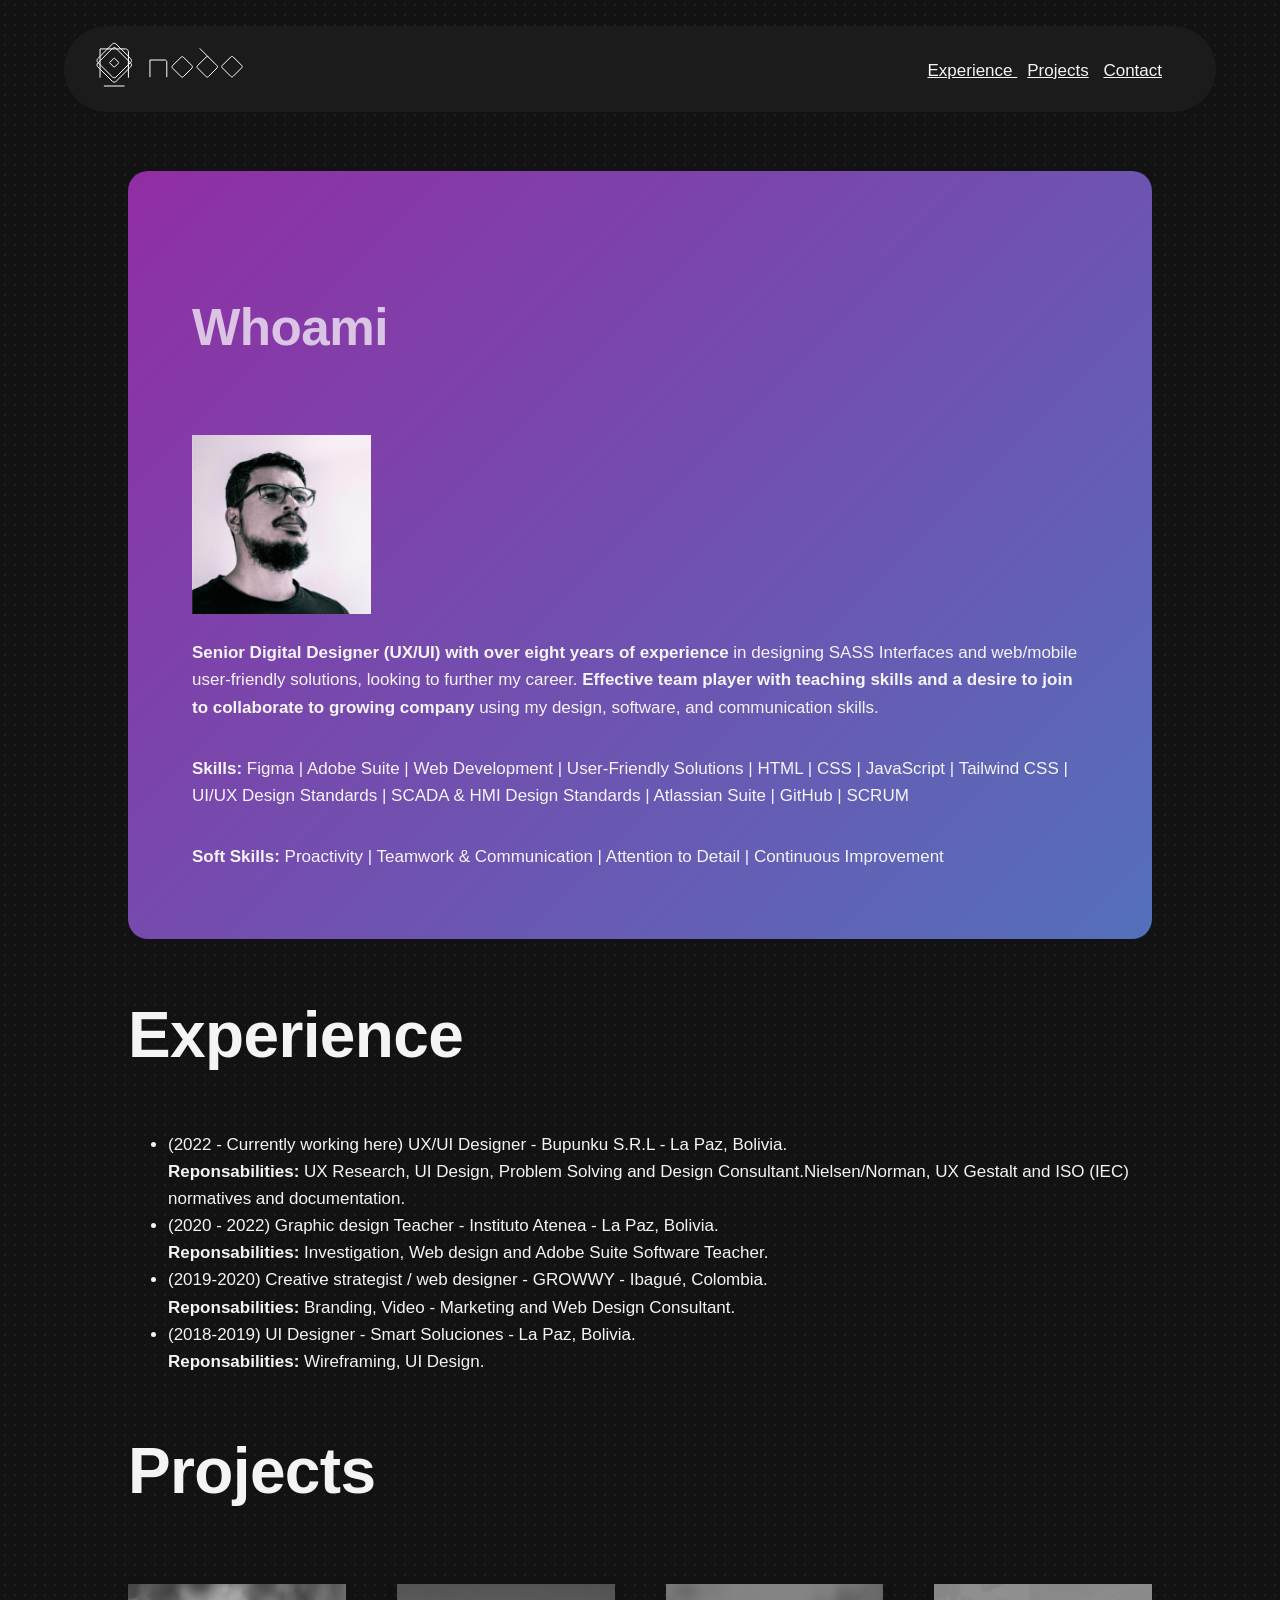
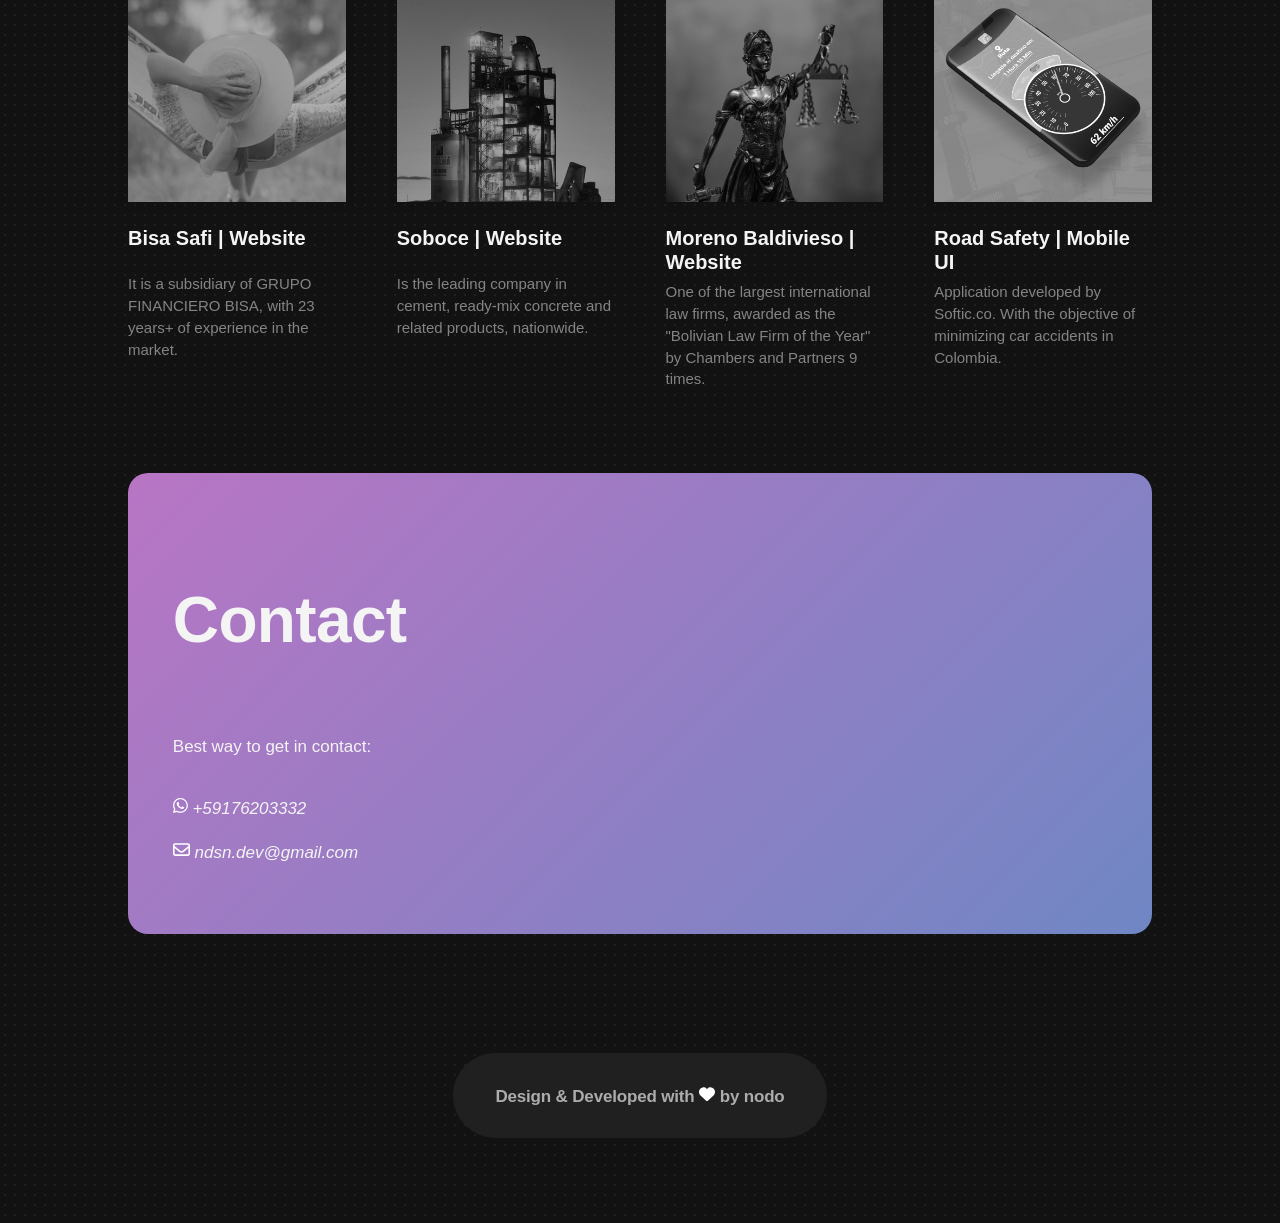
==== commit 37a77fd7: "strucure_finetunning_whoami" ====
--- a/index.html
+++ b/index.html
@@ -32,8 +32,8 @@
 	
 <div class="section">
 	<section class="intro">
-		<h2>Whoami</h2>
-		<div class="profileimg"><img src="assets/thumbnails/rs.png"></div>
+		<header class="whoamiheader"><h2>Whoami</h2>
+		<div class="profileimg"><img src="assets/thumbnails/rs.png"></div></header>
 		<p>
 			<strong>Senior Digital Designer (UX/UI) with over eight years of experience </strong>in designing SASS
 			Interfaces and web/mobile user-friendly solutions, looking to further my career. <strong>Effective team player 
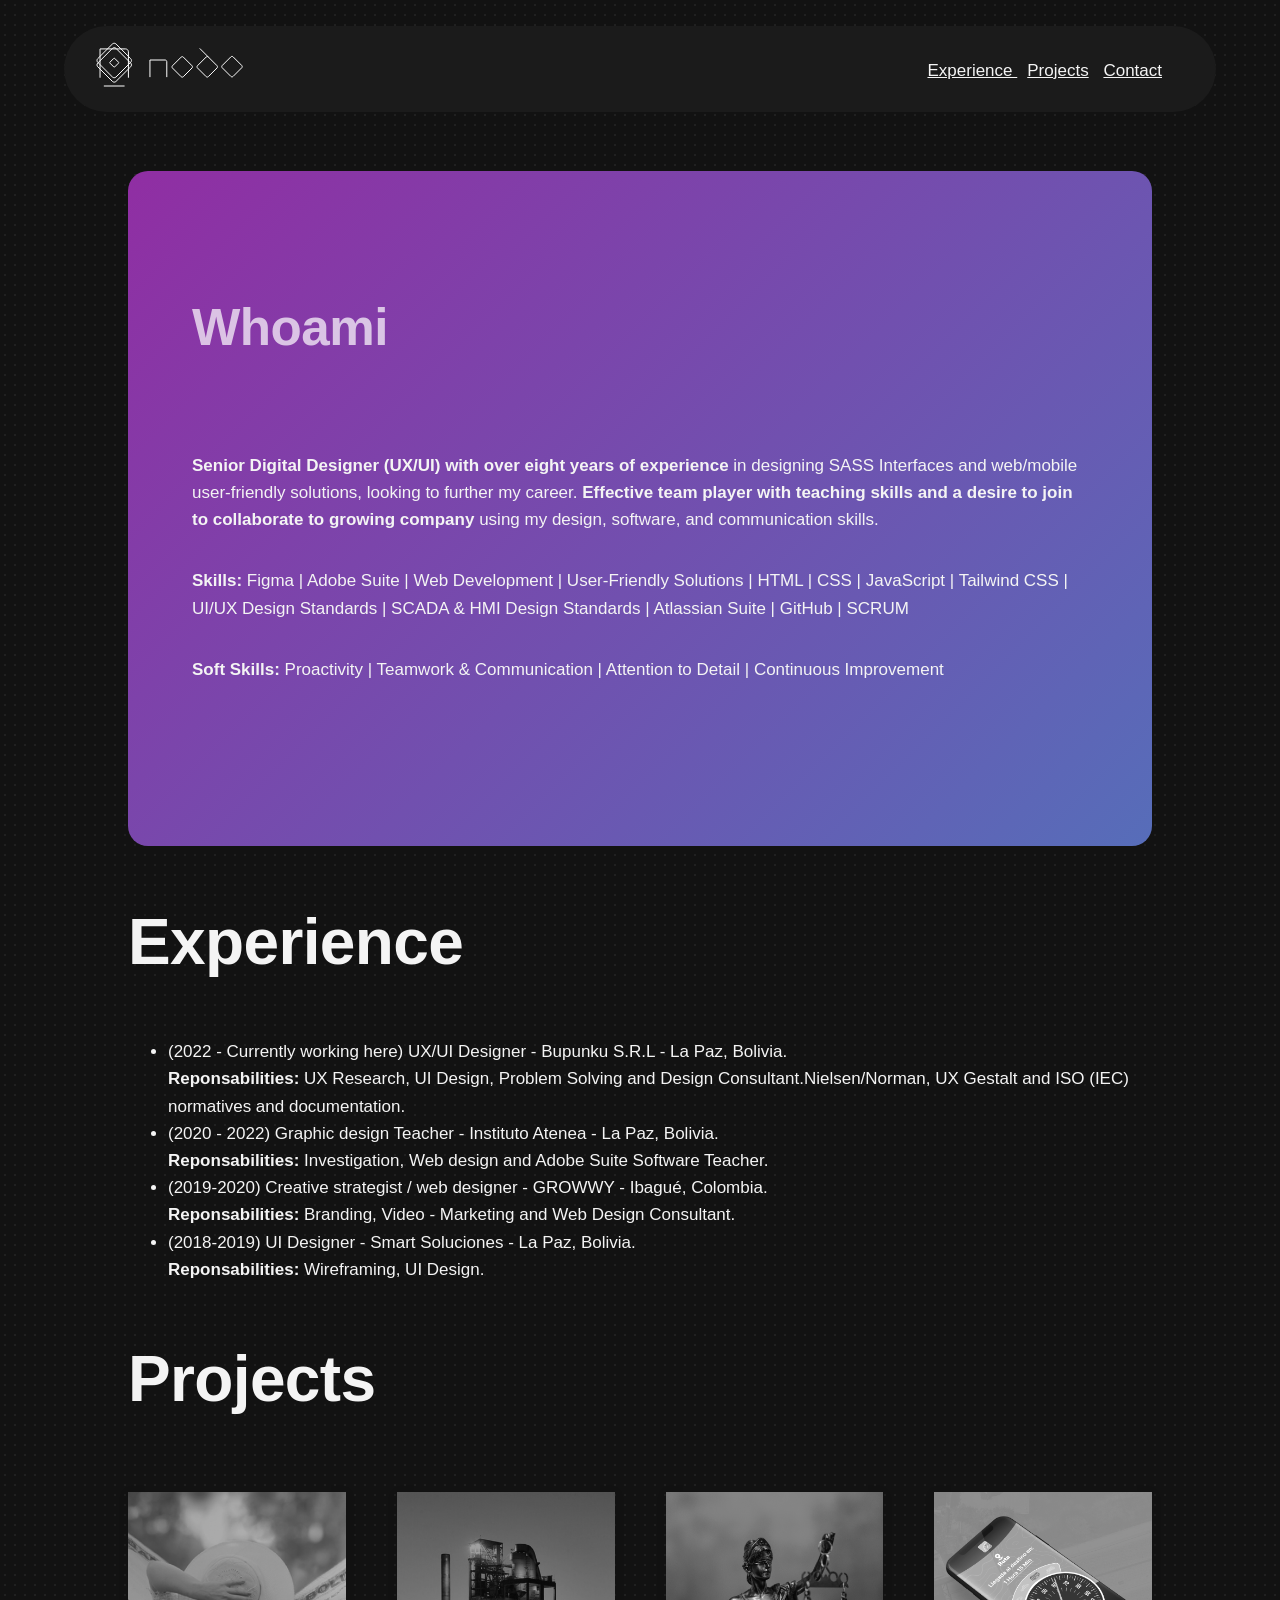
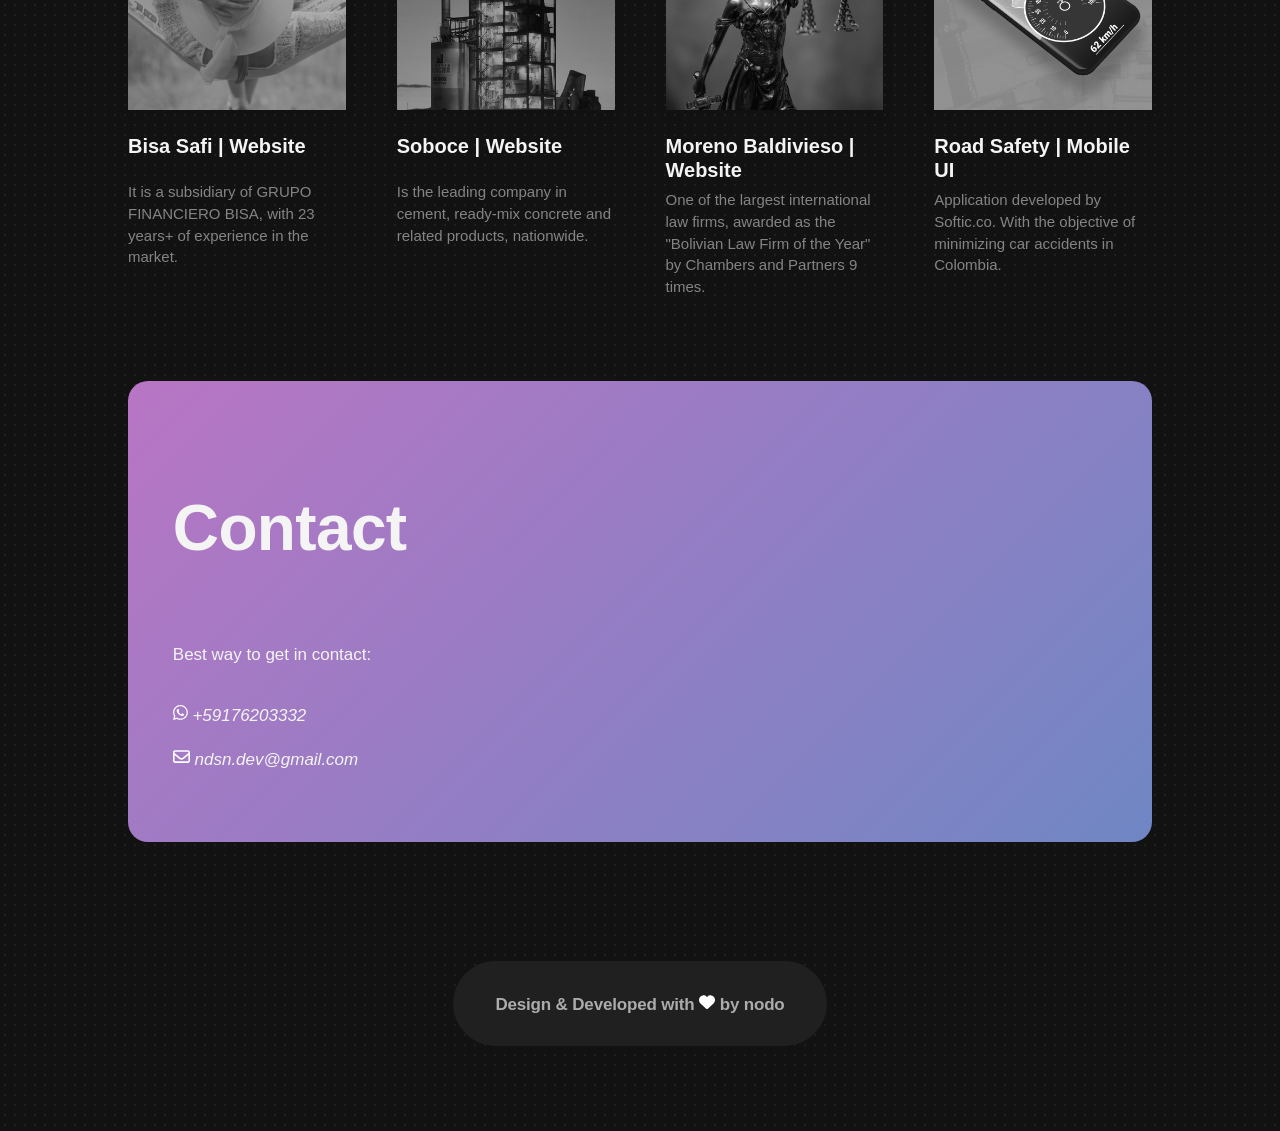
==== commit 5ecdbf31: "profile_img_commented" ====
--- a/index.html
+++ b/index.html
@@ -33,7 +33,7 @@
 <div class="section">
 	<section class="intro">
 		<header class="whoamiheader"><h2>Whoami</h2>
-		<div class="profileimg"><img src="assets/thumbnails/rs.png"></div></header>
+		<!--div class="profileimg"><img src="assets/thumbnails/rs.png"></div--></header>
 		<p>
 			<strong>Senior Digital Designer (UX/UI) with over eight years of experience </strong>in designing SASS
 			Interfaces and web/mobile user-friendly solutions, looking to further my career. <strong>Effective team player 
